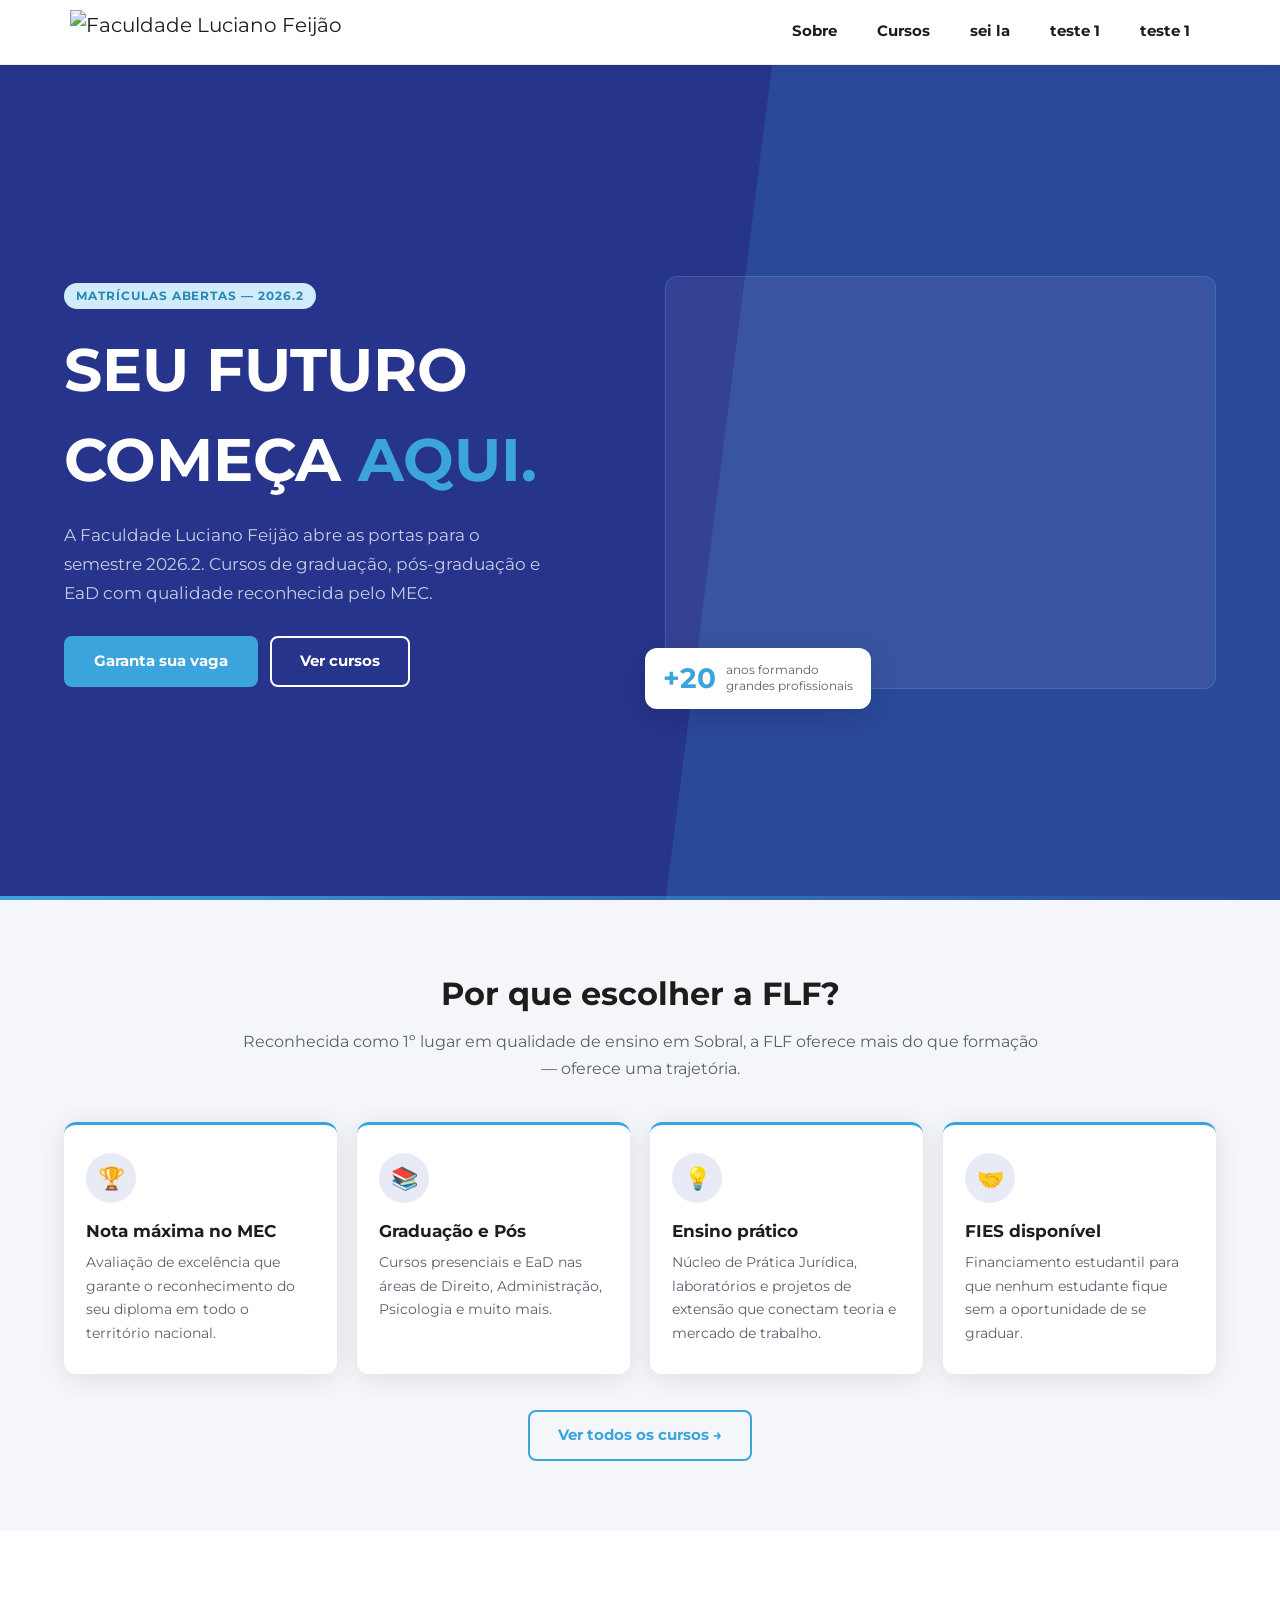
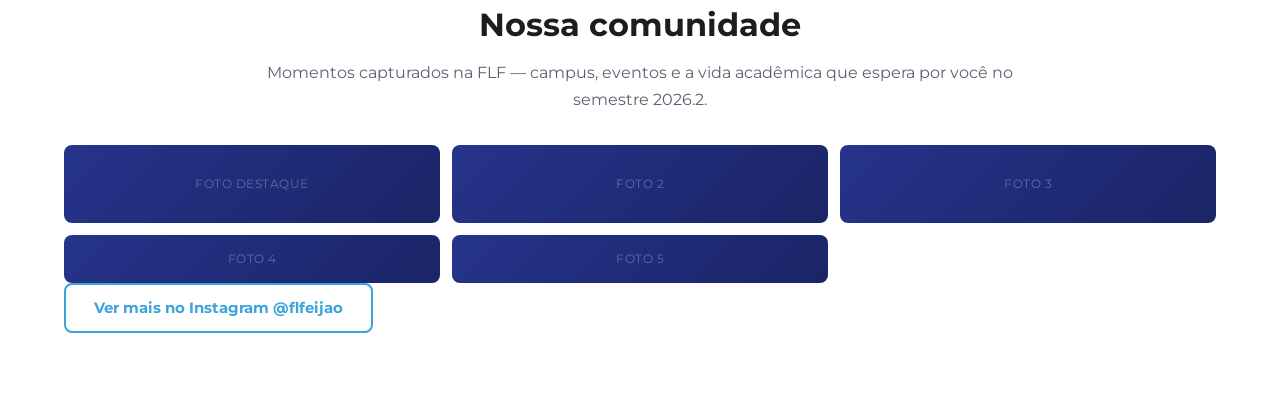
==== index.html @ 988d5072 "area de destaque finalizada e area de fotos em grid em processo" ====
<!DOCTYPE html>
<html lang="pt-br">
<head>
  <meta charset="UTF-8">
  <link rel="preconnect" href="https://fonts.googleapis.com">
  <link rel="preconnect" href="https://fonts.gstatic.com" crossorigin>
  <meta name="viewport" content="width=device-width, initial-scale=1.0">
  <link rel="stylesheet" href="assets/css/variables.css">
  <link rel="stylesheet" href="assets/css/elements.css">
  <link rel="stylesheet" href="assets/css/class.css">
  <link rel="stylesheet" href="assets/css/menu.css">
  <link rel="stylesheet" href="assets/css/styles.css">
  <link href="https://fonts.googleapis.com/css2?family=Playfair+Display:wght@600;700&family=DM+Sans:wght@400;500;700&family=Montserrat:wght@400;600;700&family=Open+Sans:wght@400;600;700&display=swap" rel="stylesheet">
  <link href="assets/img/Marca-FLF-2022-nome-preto.png" rel="stylesheet">
  <title>Campanha 2026.2 FLF</title>
</head>
<body>
  <aside class="white-bg menu">
    <div class="main-content menu-content">
        <a href="#" class="nav_logo"><img src="https://flucianofeijao.com.br/flf/wp-content/uploads/2016/01/Logo_topo_Site.png" alt="Faculdade Luciano Feijão"></a>
      <ul>
        <li><a href="#">Sobre</a></li>
        <li><a href="#">Cursos</a></li>
        <li><a href="#">sei la</a></li>
        <li><a href="#">teste 1</a></li>
        <li><a href="#">teste 1</a></li>
      </ul>
    </div>
  </aside>

  <div class="menu-spacing"></div>

  <section id="" class="hero">
    <div class="container hero_inner">
      <div class="hero__texto">

        <!-- Badge de urgência/destaque -->
        <div class="hero__badge">
          <span class="badge badge-primary">Matrículas Abertas — 2026.2</span>
        </div>

        <!--
          Título principal: a tag <span> recebe a cor de destaque
          definida em styles.css (.hero__titulo span)
        -->
        <h1 class="hero__titulo">
          Seu futuro<br>
          começa <span>aqui.</span>
        </h1>

        <p class="hero__desc">
          A Faculdade Luciano Feijão abre as portas para o semestre 2026.2.
          Cursos de graduação, pós-graduação e EaD com qualidade reconhecida pelo MEC.
        </p>

        <!-- Dois botões: primário (ação) + outline (conhecer) -->
        <div class="hero__acoes">
          <a href="#" class="btn btn-primary">Garanta sua vaga</a>
          <a href="cursos.html" class="btn btn-outline">Ver cursos</a>
        </div>
      </div>

      <!-- Coluna direita: imagem/vídeo do campus -->
      <div class="hero__midia">
        
          <video class="hero__video" auto-play muted loop playsinline>
            <source src="assets/img/video-instituicao-FLF.mp4" type="video/mp4">
          </video>

        <!--
          ⚠️  PLACEHOLDER — Substitua por imagem real:
          <img src="assets/img/campus.jpg" alt="Campus FLF">
          
          Ou por um vídeo em autoplay:
          <video src="assets/video/campus.mp4" autoplay muted loop playsinline></video>
          -->
          <div class="hero__media-box">
            <!-- <div class="hero__play-btn" aria-label="Assistir vídeo institucional"></div>
            <span>Foto ou vídeo do campus aqui</span> -->
        </div>

        <!-- Card flutuante com estatística institucional -->
        <div class="hero__stat">
          <div class="hero__stat-num">+20</div>
          <div class="hero__stat-label">anos formando<br>grandes profissionais</div>
        </div>
    </div>

  </section>

  <section class="destaques" id="destaques">
    <div class="container">

      <!-- Cabeçalho da seção -->
      <div class="destaques__header text-center">
        <h2 class="section-title">Por que escolher a FLF?</h2>
        <p class="section-subtitle">
          Reconhecida como 1º lugar em qualidade de ensino em Sobral, a FLF oferece
          mais do que formação — oferece uma trajetória.
        </p>
      </div>

      <!-- Grid responsivo: auto-fit coloca quantas colunas couberem -->
      <div class="destaques__grid">

        <!-- Card 1 -->
        <div class="card-destaque">
          <div class="card-destaque__icone">🏆</div>
          <h3 class="card-destaque__titulo">Nota máxima no MEC</h3>
          <p class="card-destaque__texto">
            Avaliação de excelência que garante o reconhecimento do seu diploma
            em todo o território nacional.
          </p>
        </div>

        <!-- Card 2 -->
        <div class="card-destaque">
          <div class="card-destaque__icone">📚</div>
          <h3 class="card-destaque__titulo">Graduação e Pós</h3>
          <p class="card-destaque__texto">
            Cursos presenciais e EaD nas áreas de Direito, Administração,
            Psicologia e muito mais.
          </p>
        </div>

        <!-- Card 3 -->
        <div class="card-destaque">
          <div class="card-destaque__icone">💡</div>
          <h3 class="card-destaque__titulo">Ensino prático</h3>
          <p class="card-destaque__texto">
            Núcleo de Prática Jurídica, laboratórios e projetos de extensão
            que conectam teoria e mercado de trabalho.
          </p>
        </div>

        <!-- Card 4 -->
        <div class="card-destaque">
          <div class="card-destaque__icone">🤝</div>
          <h3 class="card-destaque__titulo">FIES disponível</h3>
          <p class="card-destaque__texto">
            Financiamento estudantil para que nenhum estudante fique sem
            a oportunidade de se graduar.
          </p>
        </div>

      </div><!-- /destaques__grid -->

      <!-- Link para a página completa de cursos -->
      <div style="text-align:center; margin-top: 3.6rem;">
        <a href="cursos.html" class="btn btn-outline-primary">Ver todos os cursos →</a>
      </div>

    </div>
  </section>


  <section class="galeria" id="galeria">
    <div class="container">

      <div class="galeria__header text-center">
        <h2 class="section-title">Nossa comunidade</h2>
        <p class="section-subtitle">
          Momentos capturados na FLF — campus, eventos e a vida acadêmica que
          espera por você no semestre 2026.2.
        </p>
      </div>

      <!--
        Grid de 3 colunas. O primeiro item ocupa 2 colunas (foto destaque).
        Para usar imagens reais, substitua .galeria__placeholder por:
        <img src="assets/img/foto-1.jpg" alt="Descrição da foto">
      -->
      <div class="galeria__grid">

        <!-- Foto destaque (ocupa 2 colunas no desktop) -->
        <div class="galeria__item">
          <div class="galeria__placeholder">Foto destaque</div>
          <div class="galeria__legenda">🎓 Formatura 2025.2 — Auditório principal</div>
        </div>

        <div class="galeria__item">
          <div class="galeria__placeholder">Foto 2</div>
          <div class="galeria__legenda">📸 Vida no campus</div>
        </div>

        <div class="galeria__item">
          <div class="galeria__placeholder">Foto 3</div>
          <div class="galeria__legenda">🔬 Laboratórios</div>
        </div>

        <div class="galeria__item">
          <div class="galeria__placeholder">Foto 4</div>
          <div class="galeria__legenda">⚖️ Núcleo de Prática Jurídica</div>
        </div>

        <div class="galeria__item">
          <div class="galeria__placeholder">Foto 5</div>
          <div class="galeria__legenda">🌟 Eventos e palestras</div>
        </div>

      </div>

      <!-- Link externo para o Instagram oficial -->
      <div class="galeria__cta">
        <a
          href="https://www.instagram.com/flfeijao/"
          target="_blank"
          rel="noopener noreferrer"
          class="btn btn-outline-primary"
        >
          Ver mais no Instagram @flfeijao
        </a>
      </div>

    </div>
  </section>


  <!-- <section class="main-bg section">
    
  </section> -->

  <!-- <section class="light-gray-bg section">
  
  </section> -->
<!--   
  <section class="white-bg section">
  
  </section> -->


</body>
</html>
---- assets/css/variables.css ----
:root{

  /* ══════════════════════════════════════════════════════
   VARIÁVEIS GLOBAIS — FLF 2026.2
   Centraliza cores, tipografia e medidas do layout.
   Para mudar a identidade visual, edite apenas aqui.
══════════════════════════════════════════════════════ */
  /* ── Cores institucionais FLF ─────────────────────── */
  --primary-color:     #3CA4DC;
  --primary-dark:      #2a87b8;
  --primary-light:     #d0ecf9;

  --secondary-color:   #26348B;
  --secondary-dark:    #1a2466;
  --secondary-light:   #e8eaf6;

  /* ── Neutros ──────────────────────────────────────── */
  --white-color:  #FFFFFF;
  --gray-light:   #F4F6FA;  
  --gray-mid:     #e0e4ec;  
  --gray-text:    #5A6070;  
  --font-color:   #1D1D1B;  

  /* ── Destaques ────────────────────────────────────── */
  --button-color: #35A3DC;   
  --tag-color:    #9D4EDD;   
  --border-menu-color: #EEEEEE;

  /* ── Tipografia ───────────────────────────────────── */
  --font-body: "Montserrat", sans-serif;

  /* ── Layout ───────────────────────────────────────── */
  --gap:           3rem;  
  --container-max: 120rem;
  --radius:        0.8rem;
  --radius-lg:     1.2rem;

  /* ── Sombras ──────────────────────────────────────── */
  --shadow:    0 4px 24px rgba(0, 0, 0, 0.10);  /* Sombra suave   */
  --shadow-md: 0 8px 32px rgba(0, 0, 0, 0.14);  /* Sombra média   */

  /* ── Navbar ───────────────────────────────────────── */
  --navbar-height: 6.5rem;


}
---- assets/css/elements.css ----
*{
  padding: 0;
  margin: 0;
  box-sizing: border-box;
}

html{
  font-size: 62.5%;
  scroll-behavior: smooth;
}

body{
  font-family: "Montserrat", sans-serif;
  font-size: 2rem;
  color: var(--font-color);
  line-height: 1.5;
}

h1,h2,h3,h4,h5,h6{
  font-family: "Montserrat", sans-serif;
}

h1{
  font-size: 6rem;
  text-transform: uppercase;
}

h2{
  font-size: 6rem;
}

h3{
  font-size: 5rem;
}

h4{
  font-size: 4.5rem;
}

h5{
  font-size: 4rem;
}

h6{
  font-size: 3.5rem;
}

a{
  text-decoration: none;
}
---- assets/css/class.css ----
/* .main-bg{
  background-image: url(../img/large-triangles.svg);
  background-size: cover;
  background-position: center center;
  color: var(--white-color);
} */

/* ══════════════════════════════════════════════════════
   CLASSES UTILITÁRIAS
   Classes reutilizáveis em qualquer parte do HTML.
   Evita repetição de CSS e facilita a manutenção.
══════════════════════════════════════════════════════ */

/* ── Containers ───────────────────────────────────── */

/* Container padrão: centraliza e limita a largura do conteúdo */
.container {
  width: 90%;
  max-width: var(--container-max);
  margin-inline: auto; /* Centraliza horizontalmente */
}

/* Variante com padding interno (usada no menu) */
.main-content {
  max-width: var(--container-max);
  margin-inline: auto;
  padding-inline: var(--gap);
}

/* ── Backgrounds ──────────────────────────────────── */
.white-bg      { background-color: var(--white-color); }
.primary-bg    { background-color: var(--primary-color); }
.secondary-bg  { background-color: var(--secondary-color); }
.gray-bg       { background-color: var(--gray-light); }
.light-gray-bg { background-color: var(--gray-light); color: var(--font-color); }

/* ── Cores de texto ───────────────────────────────── */
.text-white     { color: var(--white-color); }
.text-primary   { color: var(--primary-color); }
.text-secondary { color: var(--secondary-color); }
.text-muted     { color: var(--gray-text); }
.text-center    { text-align: center; }

/* ── Botões ───────────────────────────────────────── */
/* Base: aplicar junto com uma variante de cor */
.btn {
  display: inline-block;
  padding: 1.2rem 2.8rem;
  border-radius: var(--radius);
  font-family: var(--font-body);
  font-weight: 700;
  font-size: 1.5rem;
  border: 2px solid transparent;
  cursor: pointer;
  /* Transição suave de cor e leve elevação no hover */
  transition: background 0.25s, color 0.25s, border-color 0.25s, transform 0.15s;
}

/* Leve elevação ao passar o mouse em qualquer botão */
.btn:hover {
  transform: translateY(-2px);
}

/* Botão azul claro preenchido */
.btn-primary {
  background-color: var(--primary-color);
  color: var(--white-color);
}
.btn-primary:hover {
  background-color: var(--primary-dark);
}

/* Botão azul escuro preenchido */
.btn-secondary {
  background-color: var(--secondary-color);
  color: var(--white-color);
}
.btn-secondary:hover {
  background-color: var(--secondary-dark);
}

/* Botão contorno branco (para fundos escuros) */
.btn-outline {
  background: transparent;
  color: var(--white-color);
  border-color: var(--white-color);
}
.btn-outline:hover {
  background: var(--white-color);
  color: var(--secondary-color);
}

/* Botão contorno azul claro (para fundos claros) */
.btn-outline-primary {
  background: transparent;
  color: var(--primary-color);
  border-color: var(--primary-color);
}
.btn-outline-primary:hover {
  background: var(--primary-color);
  color: var(--white-color);
}

/* ── Badges / Tags ────────────────────────────────── */
/* Pílulas pequenas de destaque (ex: "Matrículas Abertas") */
.badge {
  display: inline-block;
  padding: 0.4rem 1.2rem;
  border-radius: 9.9rem; /* Totalmente arredondado */
  font-size: 1.2rem;
  font-weight: 700;
  letter-spacing: 0.08em;
  text-transform: uppercase;
}

.badge-primary {
  background-color: var(--primary-light);
  color: var(--primary-dark);
}

.badge-secondary {
  background-color: var(--secondary-light);
  color: var(--secondary-dark);
}

/* ── Títulos de seção ─────────────────────────────── */
.section-title {
  font-size: clamp(2.4rem, 3vw, 3.2rem);
  font-weight: 700;
  color: var(--font-color);
  margin-bottom: 1rem;
}

.section-subtitle {
  font-size: 1.6rem;
  color: var(--gray-text);
  max-width: 80rem;
  line-height: 1.7;
  margin: 0 auto;
  text-align: center;
}

/* ── Acessibilidade ───────────────────────────────── */
/* Oculta visualmente mas mantém acessível para leitores de tela */
.visually-hidden {
  position: absolute;
  width: 1px;
  height: 1px;
  overflow: hidden;
  clip: rect(0,0,0,0);
}


.main-content{
  max-width: 120rem;
  margin: 0 auto;
  padding: var(--gap);
}

.section{
  min-height: 100vh;
}

.menu-spacing{
  height: 6.5rem;
}

.container {
  width: 90%;
  max-width: var(--container-max);
  margin-inline: auto; /* Centraliza horizontalmente */
}
---- assets/css/menu.css ----
.menu{
  position: fixed;
  width: 100%;
  top: 0;
  left: 0;
  right: 0;
  z-index: 100;
  height: var(--navbar-height);
  border-bottom: 0.1rem solid var(--border-menu-color);
  box-shadow: 0 2px 16px rgba(0, 0, 0, 0.06);
  overflow: visible;
}

.menu-content{
  gap: 2rem;
  display: flex;
  justify-content: space-between;
  align-items: center;
  padding-top:0 ;
  padding-bottom: 0;
}


.menu a{
  color: inherit;
}

.nav_logo img{
  display: flex;
  height: 4.2rem;
  width: auto;
  align-items: center;
}

.menu ul{
  list-style: none;
  display: flex;
}

.menu ul li a{
  display: block;
  padding: 2rem;
  font-size: 1.5rem;
  color: var(--font-color);
  position: relative;
  font-weight: 700;
  transition: color 300ms ease-in-out; /* ← adicionar aqui */
}

.menu ul li a::after{
  content: '';
  position: absolute;
  bottom: 1.4rem;
  left: 50%;
  width: 0;
  height: 0.2rem;
  background-color: var(--primary-color);
  transition: all 300ms ease-in-out; /* ← esse já estava certo, manter */
}

.menu ul li a:hover {
  color: var(--primary-color);
}

.menu ul li a:hover::after{
  width: 50%;
  left: 25%;
}
---- assets/css/styles.css ----
.hero{
  min-height: calc(100vh - var(--navbar-height));
  background-color: var(--secondary-color);
  display: flex;
  align-items: center;
  position: relative;
  overflow: hidden;
}

.hero::before{
  content: '';
  position: absolute;
  top: 0;
  right: -4%;
  width: 52%;
  height: 100%;
  background-color: var(--primary-color);
  clip-path: polygon(16% 0, 100% 0, 100% 100%, 0 100%);
  opacity: 0.18;
}

.hero::after{
    content: '';
    position: absolute;
    bottom: 0;
    left: 0;
    right: 0;
    height: 4px;
    background: linear-gradient(90deg, var(--primary-color), transparent);
}

.hero_inner{
    position: relative;
    z-index: 2;

    display: grid;
    grid-template-columns: 1fr 1fr;
    gap: 5rem;
    align-items: center;
    padding-block: 6rem;
}

.hero__badge {
  margin-bottom: 1.6rem;
}

.hero__titulo{
    color: var(--white-color);
    margin-bottom: 1.6rem;
}

.hero__titulo span {
  color: var(--primary-color); /* Palavra em destaque */
}

.hero__desc {
  font-size: 1.7rem;
  color: rgba(255, 255, 255, 0.75);
  line-height: 1.7;
  margin-bottom: 2.8rem;
  max-width: 48rem;
}

/* Grupo de botões CTA */
.hero__acoes {
  display: flex;
  gap: 1.2rem;
  flex-wrap: wrap; /* Quebra linha no mobile */
}

.hero__midia {
  position: relative;
}

.hero__media-box {
  width: 100%;
  aspect-ratio: 4 / 3;
  border-radius: var(--radius-lg);
  background-color: rgba(255, 255, 255, 0.07);
  border: 1.5px solid rgba(60, 164, 220, 0.35);
  display: flex;
  flex-direction: column;
  align-items: center;
  justify-content: center;
  gap: 1.2rem;
  color: rgba(255, 255, 255, 0.4);
  font-size: 1.4rem;
  text-align: center;
  overflow: hidden;
  position: relative;
  /*
    ⚠️  SUBSTITUIR pelo código abaixo quando tiver imagem real:
    background-image: url('../img/campus.jpg');
    background-size: cover;
    background-position: center;
  */
}

.hero__video{
  position: absolute;
  width: 100%;
  height: 100%;
  object-fit: cover;
  border-radius: var(--radius-lg);
}

.hero__play-btn {
  width: 6.4rem;
  height: 6.4rem;
  border-radius: 50%;
  background-color: var(--primary-color);
  display: flex;
  align-items: center;
  justify-content: center;
  cursor: pointer;
  transition: transform 0.2s, background 0.2s;
}

.hero__play-btn:hover {
  transform: scale(1.1);
  background-color: var(--primary-dark);
}

/* Triângulo de "play" via bordas CSS */
.hero__play-btn::after {
  content: '';
  display: block;
  width: 0;
  height: 0;
  border-top: 11px solid transparent;
  border-bottom: 11px solid transparent;
  border-left: 18px solid var(--white-color);
  margin-left: 4px; /* Ajusta centragem visual */
}

/* ── Card flutuante de estatística ───────────────── */
.hero__stat {
  position: absolute;
  bottom: -2rem;
  left: -2rem;
  background: var(--white-color);
  border-radius: var(--radius-lg);
  padding: 1.4rem 1.8rem;
  box-shadow: var(--shadow-md);
  display: flex;
  align-items: center;
  gap: 1rem;
}

.hero__stat-num {
  font-size: 2.8rem;
  font-weight: 700;
  color: var(--primary-color);
  line-height: 1;
}

.hero__stat-label {
  font-size: 1.2rem;
  color: var(--gray-text);
  line-height: 1.4;
}

/* DESTAQUES */

.destaques{
  padding: 7rem 0;
  background: var(--gray-light);
}

.destaques__header{
  margin-bottom: 4rem;
}

.destaques__grid{
  display: grid;
  grid-template-columns: repeat(auto-fit, minmax(22rem, 1fr));
  gap: 2rem;
}

.card-destaque{
  background: var(--white-color);
  border-radius: var(--radius-lg);
  padding: 2.8rem 2.2rem;
  box-shadow: var(--shadow);
  border-top: 3px solid var(--primary-color); /* Linha azul de destaque */
  transition: transform 0.2s, box-shadow 0.2s;
}

.card-destaque:hover{
  transform: translateY(-4px);
}

.card-destaque__icone {
  width: 5rem;
  height: 5rem;
  border-radius: 50%;
  background-color: var(--secondary-light);
  display: flex;
  align-items: center;
  justify-content: center;
  margin-bottom: 1.6rem;
  font-size: 2.2rem;
}

.card-destaque__titulo {
  font-size: 1.7rem;
  font-weight: 700;
  color: var(--font-color);
  margin-bottom: 0.6rem;
}

.card-destaque__texto {
  font-size: 1.4rem;
  color: var(--gray-text);
  line-height: 1.7;
}

.galeria{
  padding: 7rem 0;
  background: var(--white-color);
}

/* GALERIA */

.galeria__header{
  margin-bottom: 3.2rem;
}

.galeria__grid{
  display: grid;
  grid-template-columns: repeat(3, 1fr);
  gap: 1.2rem;
}

.galeria__item{
  border-radius: var(--radius);
  overflow: hidden;

}

.galeria__ïtem:first-child{
  grid-column: span 2;
}

.galeria__placeholder{
  width: 100%;
  height: 100%;
  background: linear-gradient(135deg, var(--secondary-color), var(--secondary-dark));
  display: flex;
  align-items: center;
  justify-content: center;
  color:  rgba(255, 255, 255, 0.3);
  font-size: 1.2rem;
  letter-spacing: 0.05rem;
  text-transform: uppercase;
  
}
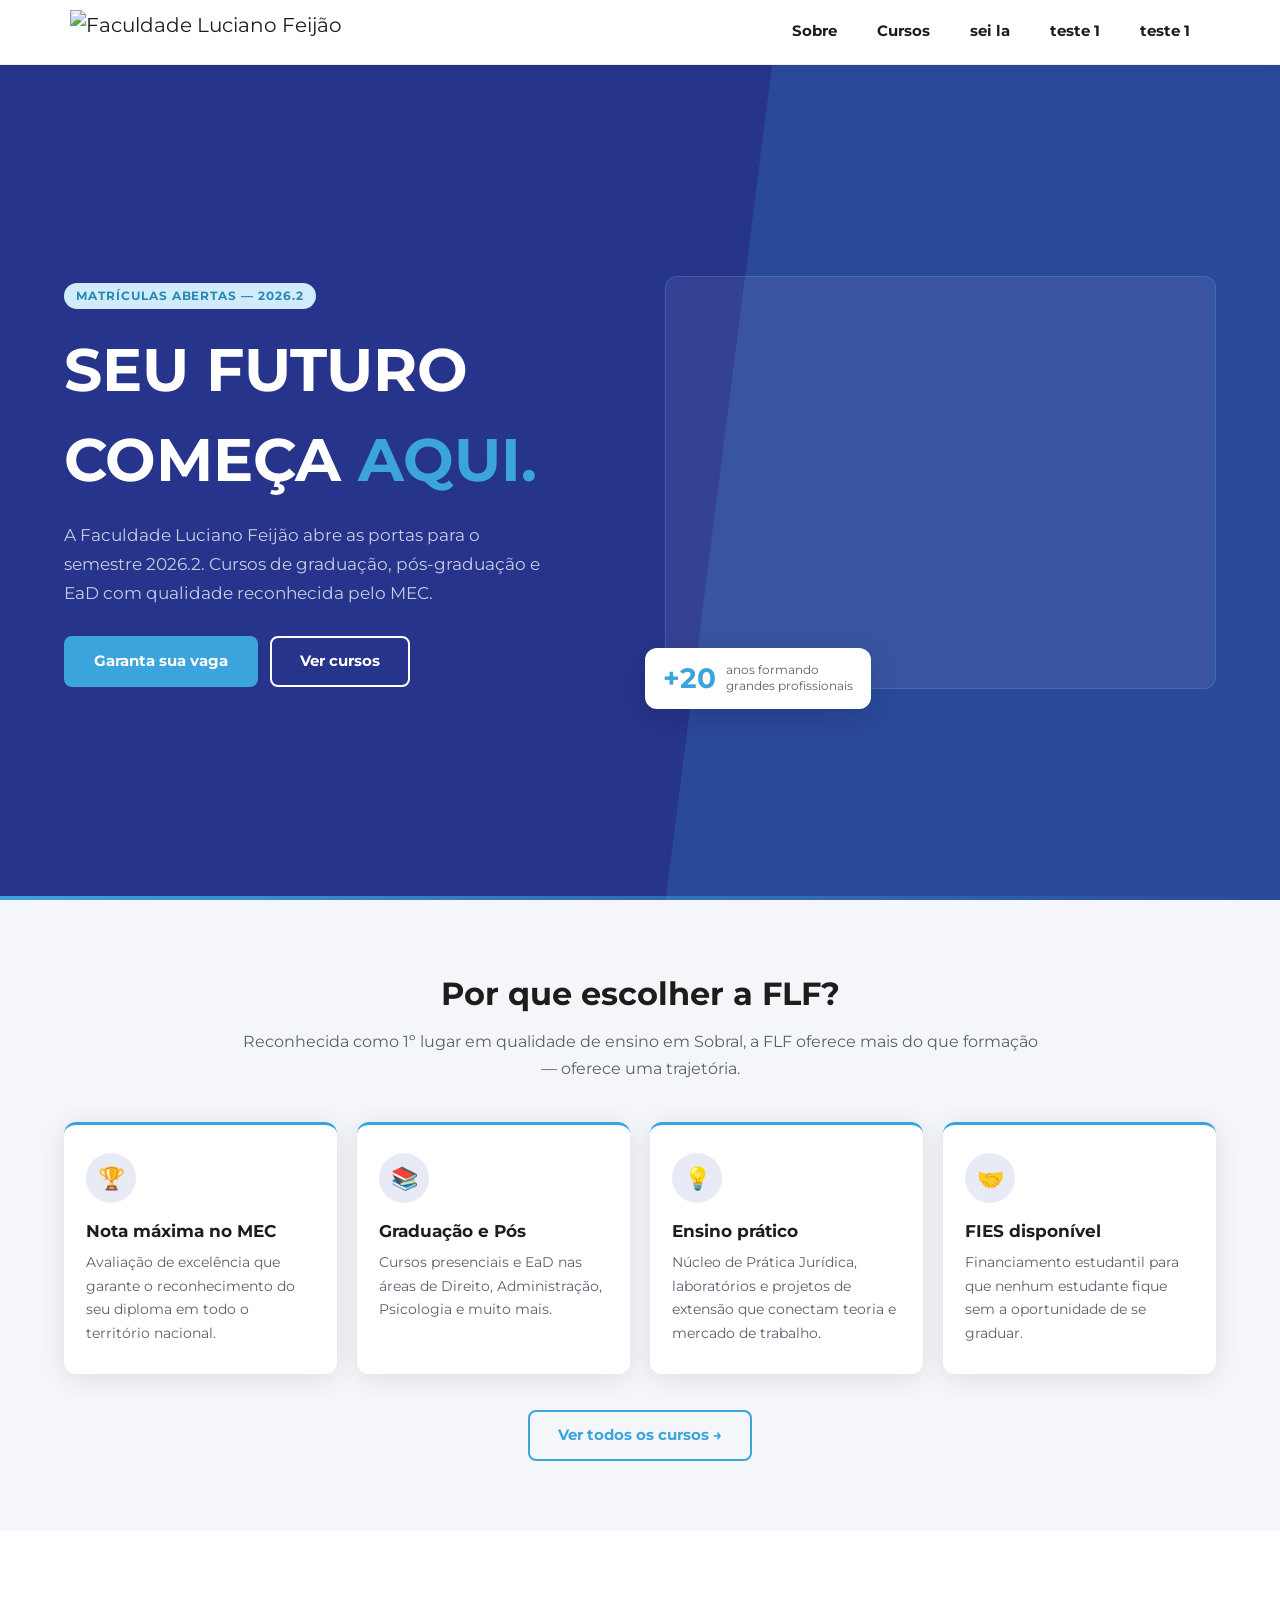
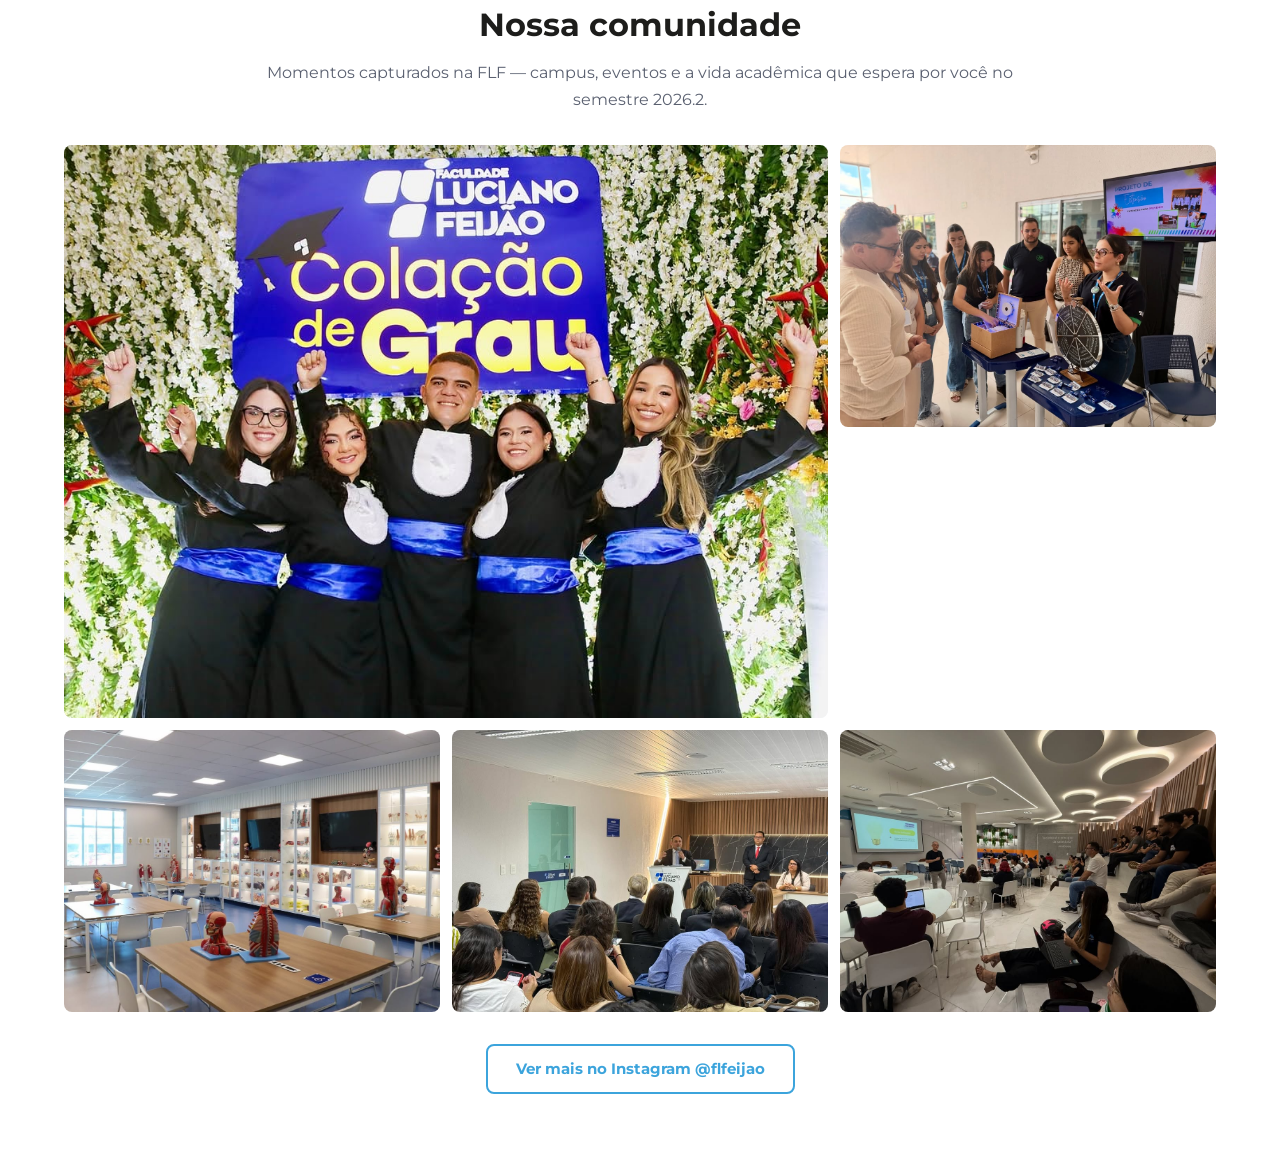
==== commit f0bbed54: "section galeria finalizado" ====
--- a/index.html
+++ b/index.html
@@ -174,27 +174,28 @@
 
         <!-- Foto destaque (ocupa 2 colunas no desktop) -->
         <div class="galeria__item">
-          <div class="galeria__placeholder">Foto destaque</div>
-          <div class="galeria__legenda">🎓 Formatura 2025.2 — Auditório principal</div>
-        </div>
-
-        <div class="galeria__item">
-          <div class="galeria__placeholder">Foto 2</div>
+        <img class="galeria__img" src="assets/img/Colecao_Grau.jpg" alt="Formatura 2025.2 — Colação de Grau">
+          <!-- <div class="galeria__placeholder">Foto destaque</div> -->
+          <div class="galeria__legenda">🎓 Formatura 2025.2 — Colação de Grau</div>
+        </div>
+
+        <div class="galeria__item">
+          <img src="assets/img/exposicao_FLF.jpg" alt="">
           <div class="galeria__legenda">📸 Vida no campus</div>
         </div>
 
         <div class="galeria__item">
-          <div class="galeria__placeholder">Foto 3</div>
+          <img src="assets/img/laboratio-saude.jpg" alt="">
           <div class="galeria__legenda">🔬 Laboratórios</div>
         </div>
 
         <div class="galeria__item">
-          <div class="galeria__placeholder">Foto 4</div>
+          <img src="assets/img/tribunal_FLF.jpg" alt="">
           <div class="galeria__legenda">⚖️ Núcleo de Prática Jurídica</div>
         </div>
 
         <div class="galeria__item">
-          <div class="galeria__placeholder">Foto 5</div>
+          <img src="assets/img/palestra.jpg" alt="">
           <div class="galeria__legenda">🌟 Eventos e palestras</div>
         </div>
 
@@ -216,6 +217,7 @@
   </section>
 
 
+
   <!-- <section class="main-bg section">
     
   </section> -->
--- a/assets/css/styles.css
+++ b/assets/css/styles.css
@@ -215,12 +215,13 @@
   line-height: 1.7;
 }
 
+/* GALERIA */
+
 .galeria{
   padding: 7rem 0;
   background: var(--white-color);
 }
 
-/* GALERIA */
 
 .galeria__header{
   margin-bottom: 3.2rem;
@@ -232,26 +233,73 @@
   gap: 1.2rem;
 }
 
+.galeria__item:first-child{
+  grid-column: span 2;
+}
+
 .galeria__item{
   border-radius: var(--radius);
   overflow: hidden;
-
-}
-
-.galeria__ïtem:first-child{
-  grid-column: span 2;
-}
-
-.galeria__placeholder{
+  position: relative;
+  background: var(--gray-light);
+  aspect-ratio: 4 / 3;
+}
+
+.galeria__img{
+  position: absolute;
   width: 100%;
   height: 100%;
-  background: linear-gradient(135deg, var(--secondary-color), var(--secondary-dark));
-  display: flex;
-  align-items: center;
-  justify-content: center;
-  color:  rgba(255, 255, 255, 0.3);
-  font-size: 1.2rem;
-  letter-spacing: 0.05rem;
-  text-transform: uppercase;
-  
+  object-fit: cover;
+}
+
+.galeria__item img{
+  width:100%;
+  height:100%;
+  object-fit:cover;
+  transition: transform 0.4s ease;
+}
+
+.galeria__item:hover img{
+  transform: translate(-2%, 2%) scale(1.1) rotate(3deg);
+}
+
+.galeria__item:hover .galeria__placeholder {
+  transform: translate(-3%, 3%) scale(1.2) rotate(5deg);
+}
+
+.galeria__item::after{
+  content: '';
+  position: absolute;
+  inset: 0;
+  /* background: rgba(38, 52, 139, 0.18); */
+  opacity: 0;
+  transition: opacity: 0.5s;
+}
+
+.galeria__item:hover::after {
+  opacity: 1;
+}
+
+.galeria__legenda{
+  position: absolute;
+  bottom: 0;
+  left: 0;
+  right: 0;
+  padding: 1rem 1.4rem;
+  background: linear-gradient(transparent, rgba(26, 36, 102, 0.88));
+  color: var(--white-color);
+  font-size: 1.3rem;
+  font-weight: 600;
+  transform: translateY(100%); /* Começa abaixo do item */
+  transition: transform 0.3s;
+  z-index: 2;
+}
+
+.galeria__item:hover .galeria__legenda{
+  transform: translateY(0);
+}
+
+.galeria__cta {
+  text-align: center;
+  margin-top: 3.2rem;
 }
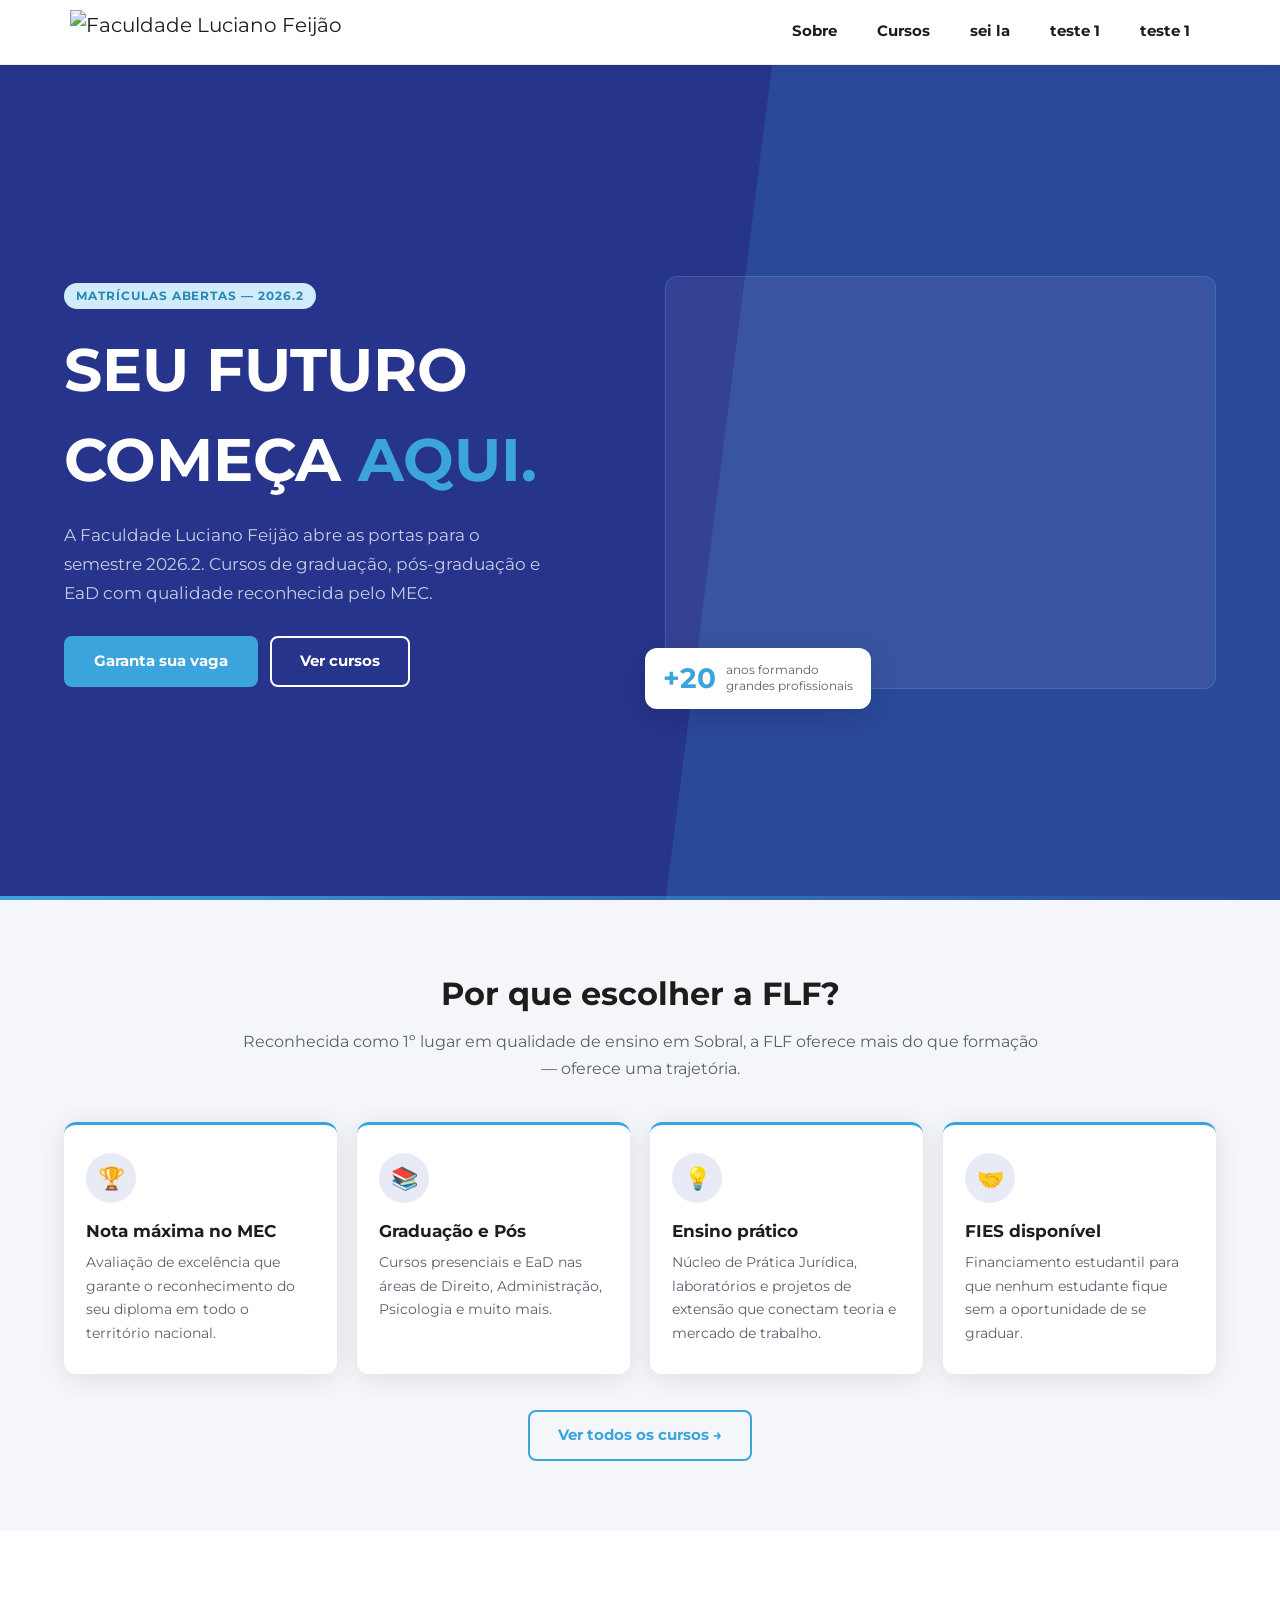
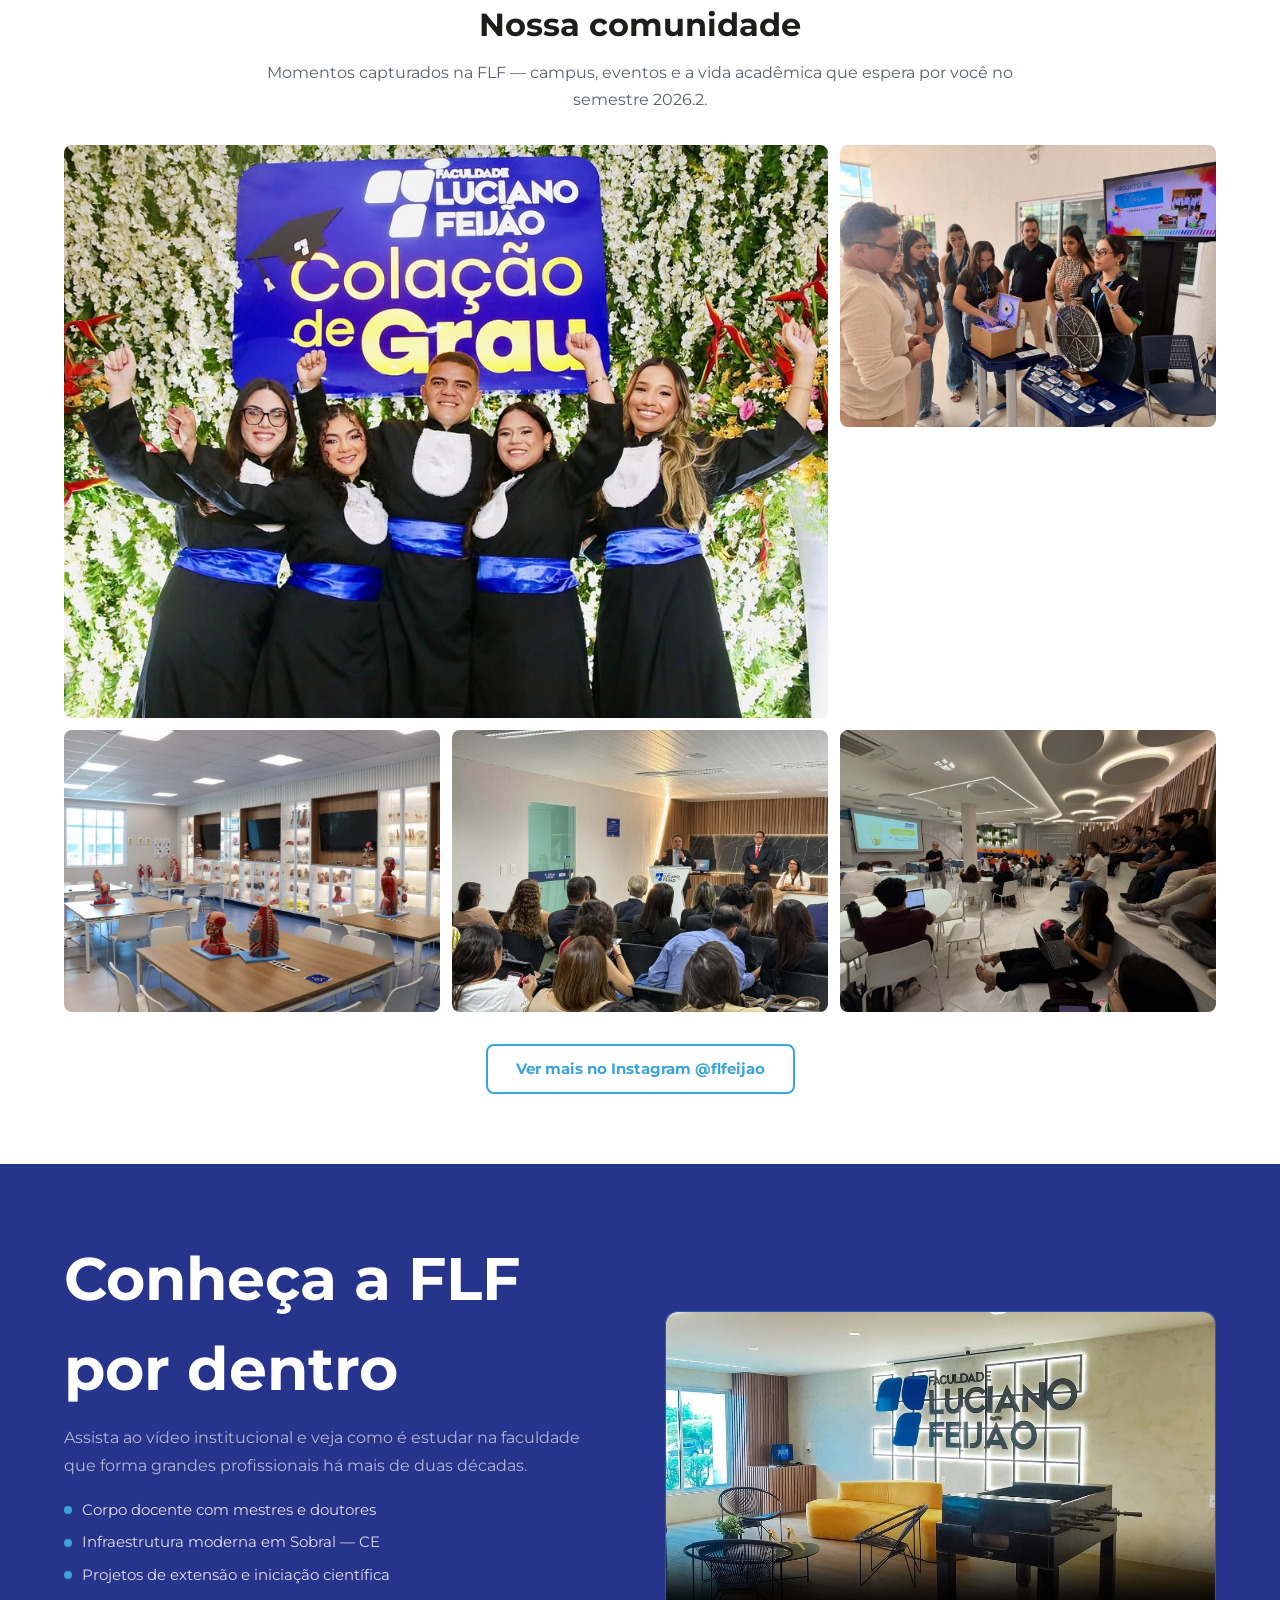
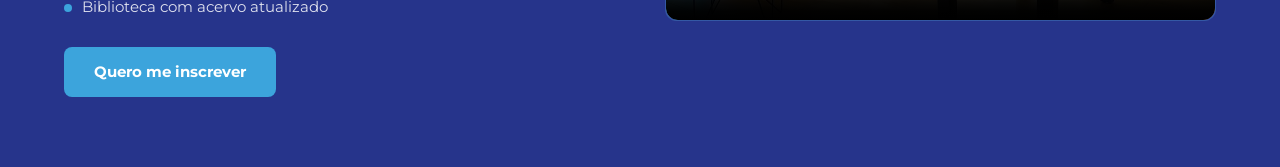
==== commit d0bcdaa6: "seção do video finalizada" ====
--- a/index.html
+++ b/index.html
@@ -216,7 +216,41 @@
     </div>
   </section>
 
-
+  <section class="secao-video" id="video">
+    <div class="container secao-video__inner">
+
+      <!-- Coluna de texto -->
+      <div class="secao-video__texto">
+        <h2 class="secao-video__titulo">Conheça a FLF por dentro</h2>
+        <p class="secao-video__desc">
+          Assista ao vídeo institucional e veja como é estudar na faculdade que
+          forma grandes profissionais há mais de duas décadas.
+        </p>
+
+        <!-- Lista de destaques com ponto colorido (via CSS ::before) -->
+        <ul class="secao-video__lista">
+          <li>Corpo docente com mestres e doutores</li>
+          <li>Infraestrutura moderna em Sobral — CE</li>
+          <li>Projetos de extensão e iniciação científica</li>
+          <li>Biblioteca com acervo atualizado</li>
+        </ul>
+
+        <a href="#inscricao" class="btn btn-primary">Quero me inscrever</a>
+      </div>
+
+        
+
+        <!--
+        OPÇÃO 2 — Vídeo local:
+        <video src="assets/video/flf.mp4" poster="assets/img/thumb.jpg" controls></video>
+      -->
+      <div class="video-player">
+        <video class=""  src="assets/img/video-instituicao-FLF.mp4"
+         poster="assets/img/espaco_FLF.jpg" controls></video>
+      </div>
+
+    </div>
+  </section>
 
   <!-- <section class="main-bg section">
     
--- a/assets/css/styles.css
+++ b/assets/css/styles.css
@@ -273,7 +273,7 @@
   inset: 0;
   /* background: rgba(38, 52, 139, 0.18); */
   opacity: 0;
-  transition: opacity: 0.5s;
+  transition: opacity 0.5s;
 }
 
 .galeria__item:hover::after {
@@ -302,4 +302,84 @@
 .galeria__cta {
   text-align: center;
   margin-top: 3.2rem;
+}
+
+/* Seção video */
+
+.secao-video{
+  padding: 7rem 0;
+  background:var(--secondary-color);
+}
+
+.secao-video__inner{
+  display: grid;
+  grid-template-columns: 1fr 1fr;
+  gap: 5rem;
+  align-items: center;
+}
+
+.secao-video__titulo{
+  color: var(--white-color);
+  margin-bottom: 1rem;
+}
+
+.secao-video__desc{
+  font-size: 1.6rem;
+  color: rgba(255, 255, 255, 0.65);
+  line-height: 1.7;
+  margin-bottom: 2rem;
+}
+
+.secao-video__lista{
+  margin-bottom: 2.8rem;
+  display: flex;
+  flex-direction: column;
+  gap: 1rem;
+}
+
+.secao-video__lista li{
+  display: flex;
+  align-items: center;
+  gap: 1rem;
+  color: rgba(255, 255, 255, 0.85);
+  font-size: 1.5rem;
+}
+
+.secao-video__lista li::before{
+  content: '';
+  width: 8px;
+  height: 8px;
+  border-radius: 50%;
+  background-color: var(--primary-color);
+  flex-shrink: 0;
+}
+
+.video-player {
+  width: 100%;
+  aspect-ratio: 16 / 9; /* Proporção widescreen padrão */
+  background-color: rgba(255, 255, 255, 0.06);
+  border-radius: var(--radius-lg);
+  border: 1.5px solid rgba(60, 164, 220, 0.25);
+  display: flex;
+  align-items: center;
+  justify-content: center;
+  color: rgba(255, 255, 255, 0.25);
+  font-size: 1.3rem;
+  letter-spacing: 0.08em;
+  text-transform: uppercase;
+  overflow: hidden;
+}
+
+.video-player video{
+  width: 100%;
+  height: 100%;
+  object-fit: cover;
+  border-radius: var(--radius-lg);
+}
+
+.video-player iframe,
+.video-player video {
+  width: 100%;
+  height: 100%;
+  border-radius: var(--radius-lg);
 }
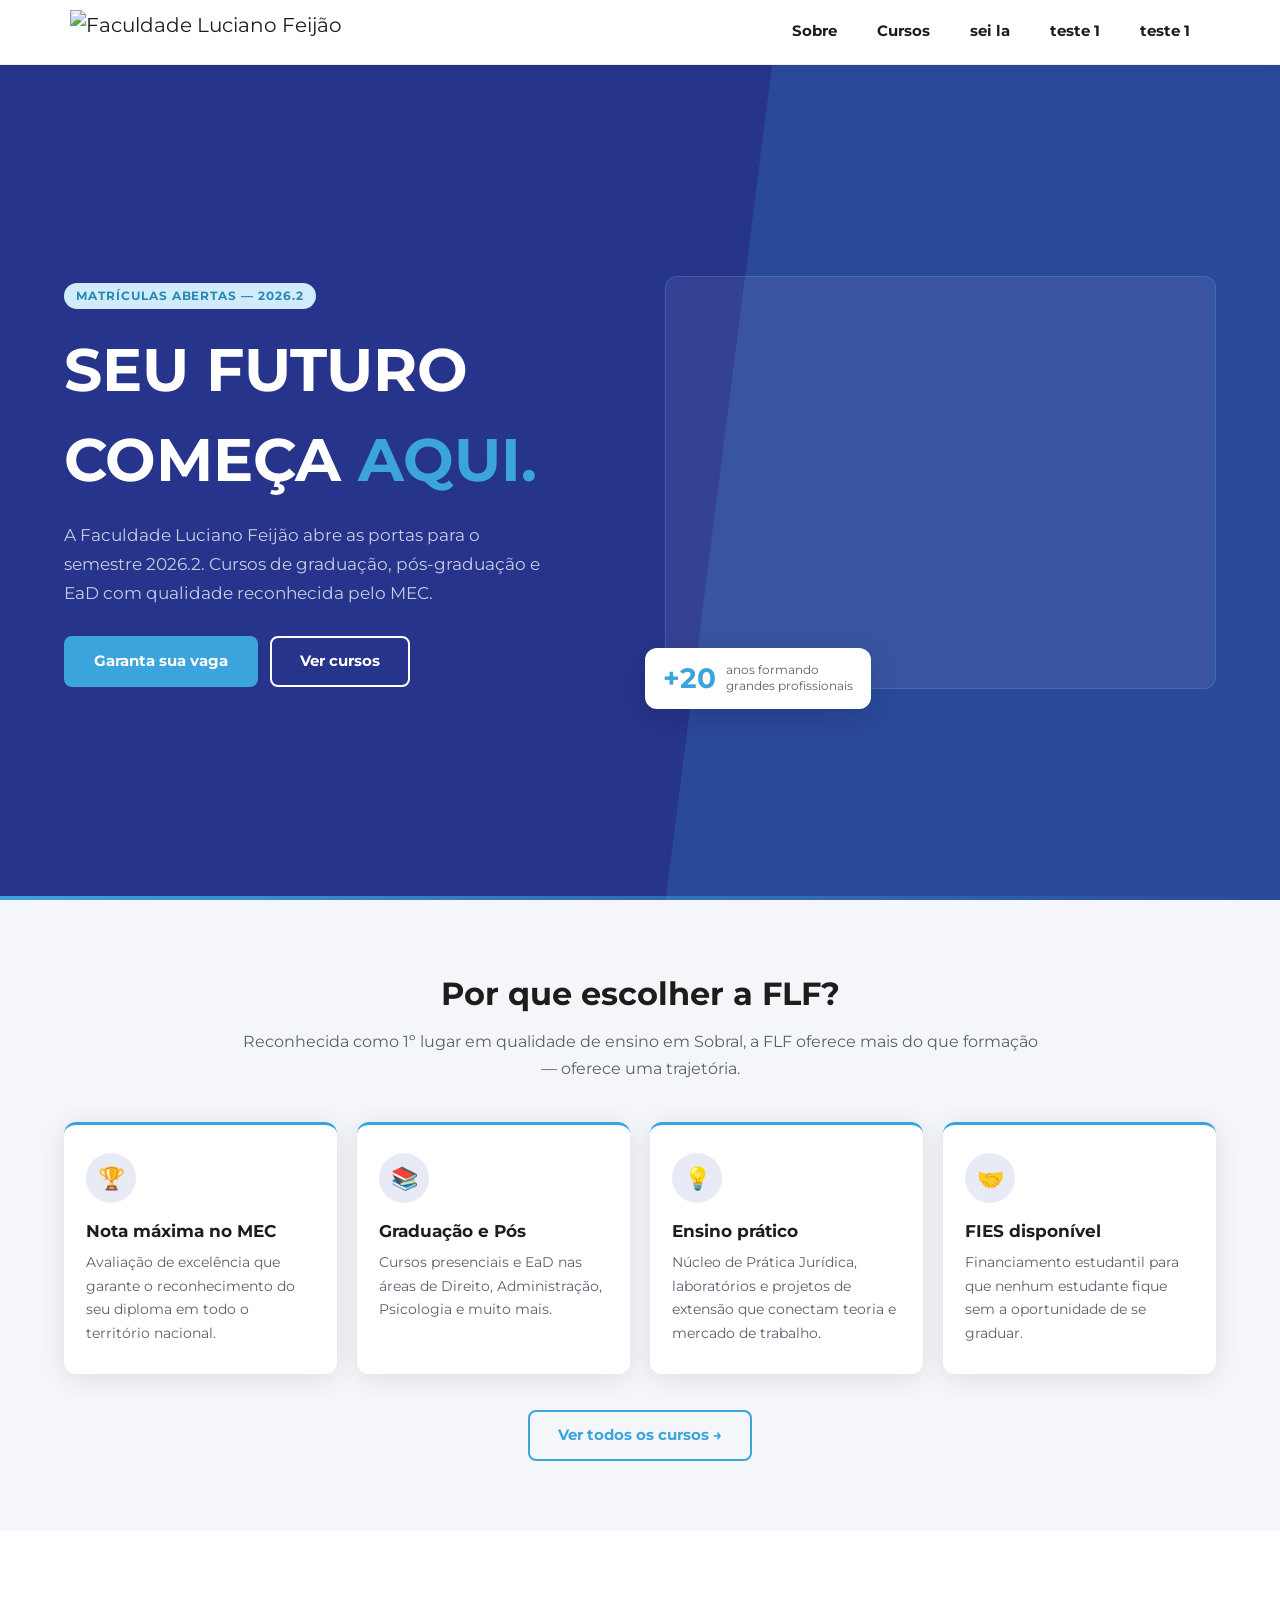
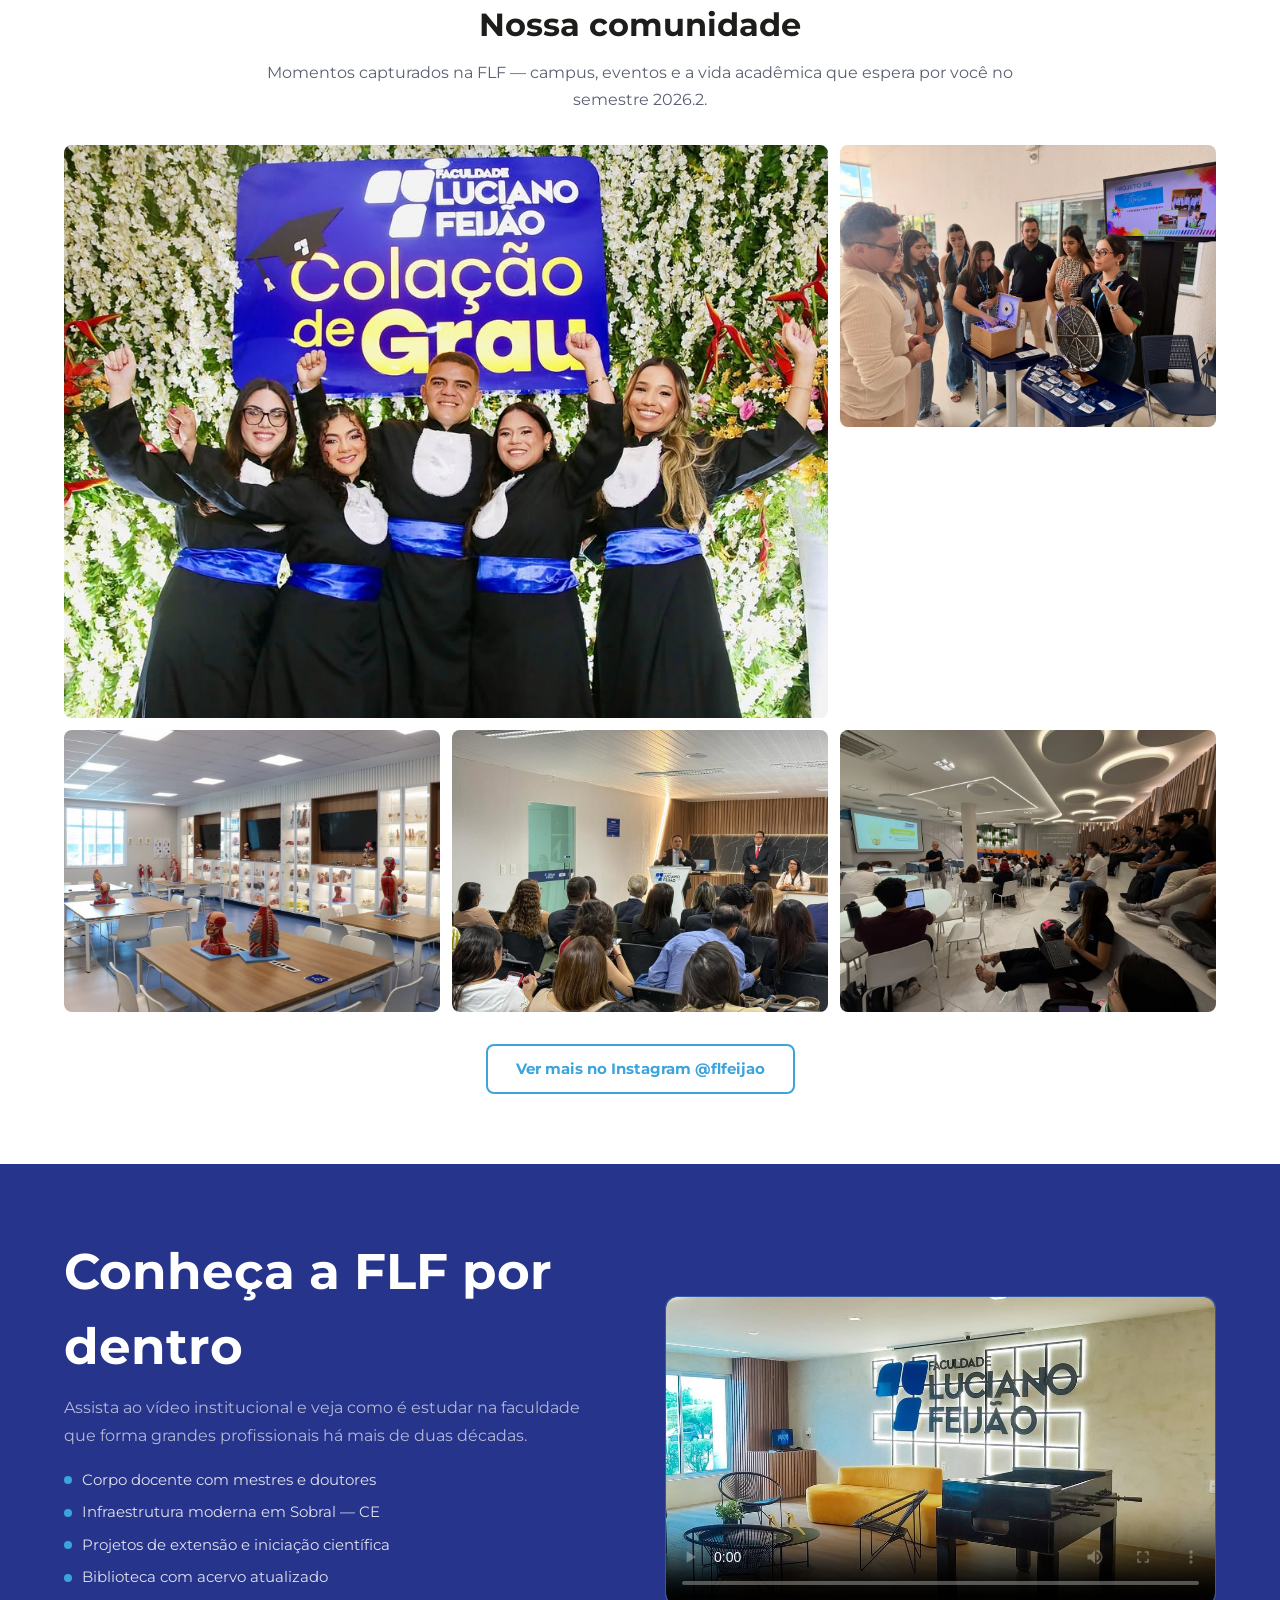
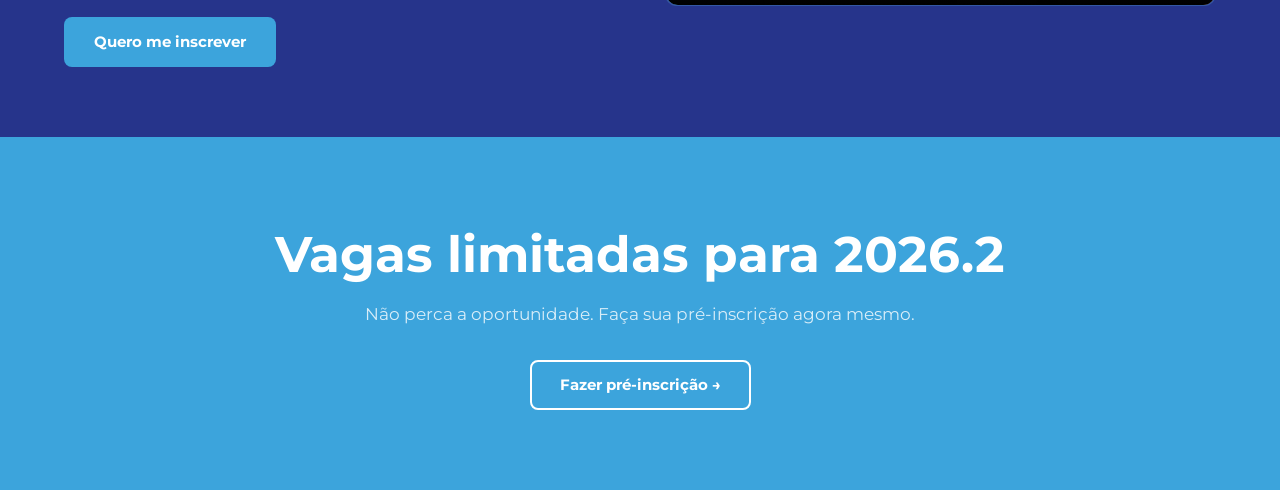
==== commit e5824119: "Finalização do CTA" ====
--- a/index.html
+++ b/index.html
@@ -221,7 +221,7 @@
 
       <!-- Coluna de texto -->
       <div class="secao-video__texto">
-        <h2 class="secao-video__titulo">Conheça a FLF por dentro</h2>
+        <h3 class="secao-video__titulo">Conheça a FLF por dentro</h3>
         <p class="secao-video__desc">
           Assista ao vídeo institucional e veja como é estudar na faculdade que
           forma grandes profissionais há mais de duas décadas.
@@ -237,13 +237,6 @@
 
         <a href="#inscricao" class="btn btn-primary">Quero me inscrever</a>
       </div>
-
-        
-
-        <!--
-        OPÇÃO 2 — Vídeo local:
-        <video src="assets/video/flf.mp4" poster="assets/img/thumb.jpg" controls></video>
-      -->
       <div class="video-player">
         <video class=""  src="assets/img/video-instituicao-FLF.mp4"
          poster="assets/img/espaco_FLF.jpg" controls></video>
@@ -252,17 +245,23 @@
     </div>
   </section>
 
-  <!-- <section class="main-bg section">
-    
-  </section> -->
-
-  <!-- <section class="light-gray-bg section">
-  
-  </section> -->
-<!--   
-  <section class="white-bg section">
-  
-  </section> -->
+
+  <section class="cta-final" id="inscricao">
+    <div class="container">
+      <h3 class="cta-final__titulo">Vagas limitadas para 2026.2</h3>
+      <p class="cta-final__subtitulo">Não perca a oportunidade. Faça sua pré-inscrição agora mesmo.</p>
+      <!-- Link externo para o site oficial da FLF -->
+      <a
+        href="https://www.flucianofeijao.com.br"
+        target="_blank"
+        rel="noopener noreferrer"
+        class="btn btn-outline"
+      >
+        Fazer pré-inscrição →
+      </a>
+    </div>
+  </section>
+
 
 
 </body>
--- a/assets/css/styles.css
+++ b/assets/css/styles.css
@@ -382,4 +382,24 @@
   width: 100%;
   height: 100%;
   border-radius: var(--radius-lg);
-}+}
+
+/* CTA/ Banner de chamada */
+
+.cta-final{
+  padding: 8rem 0;
+  background-color: var(--primary-color);
+  text-align: center;
+}
+
+.cta-final__titulo{
+  color: var(--white-color);
+  margin-bottom: 1rem;
+}
+
+.cta-final__subtitulo {
+  font-size: 1.7rem;
+  color: rgba(255, 255, 255, 0.8);
+  margin-bottom: 3.2rem;
+}
+
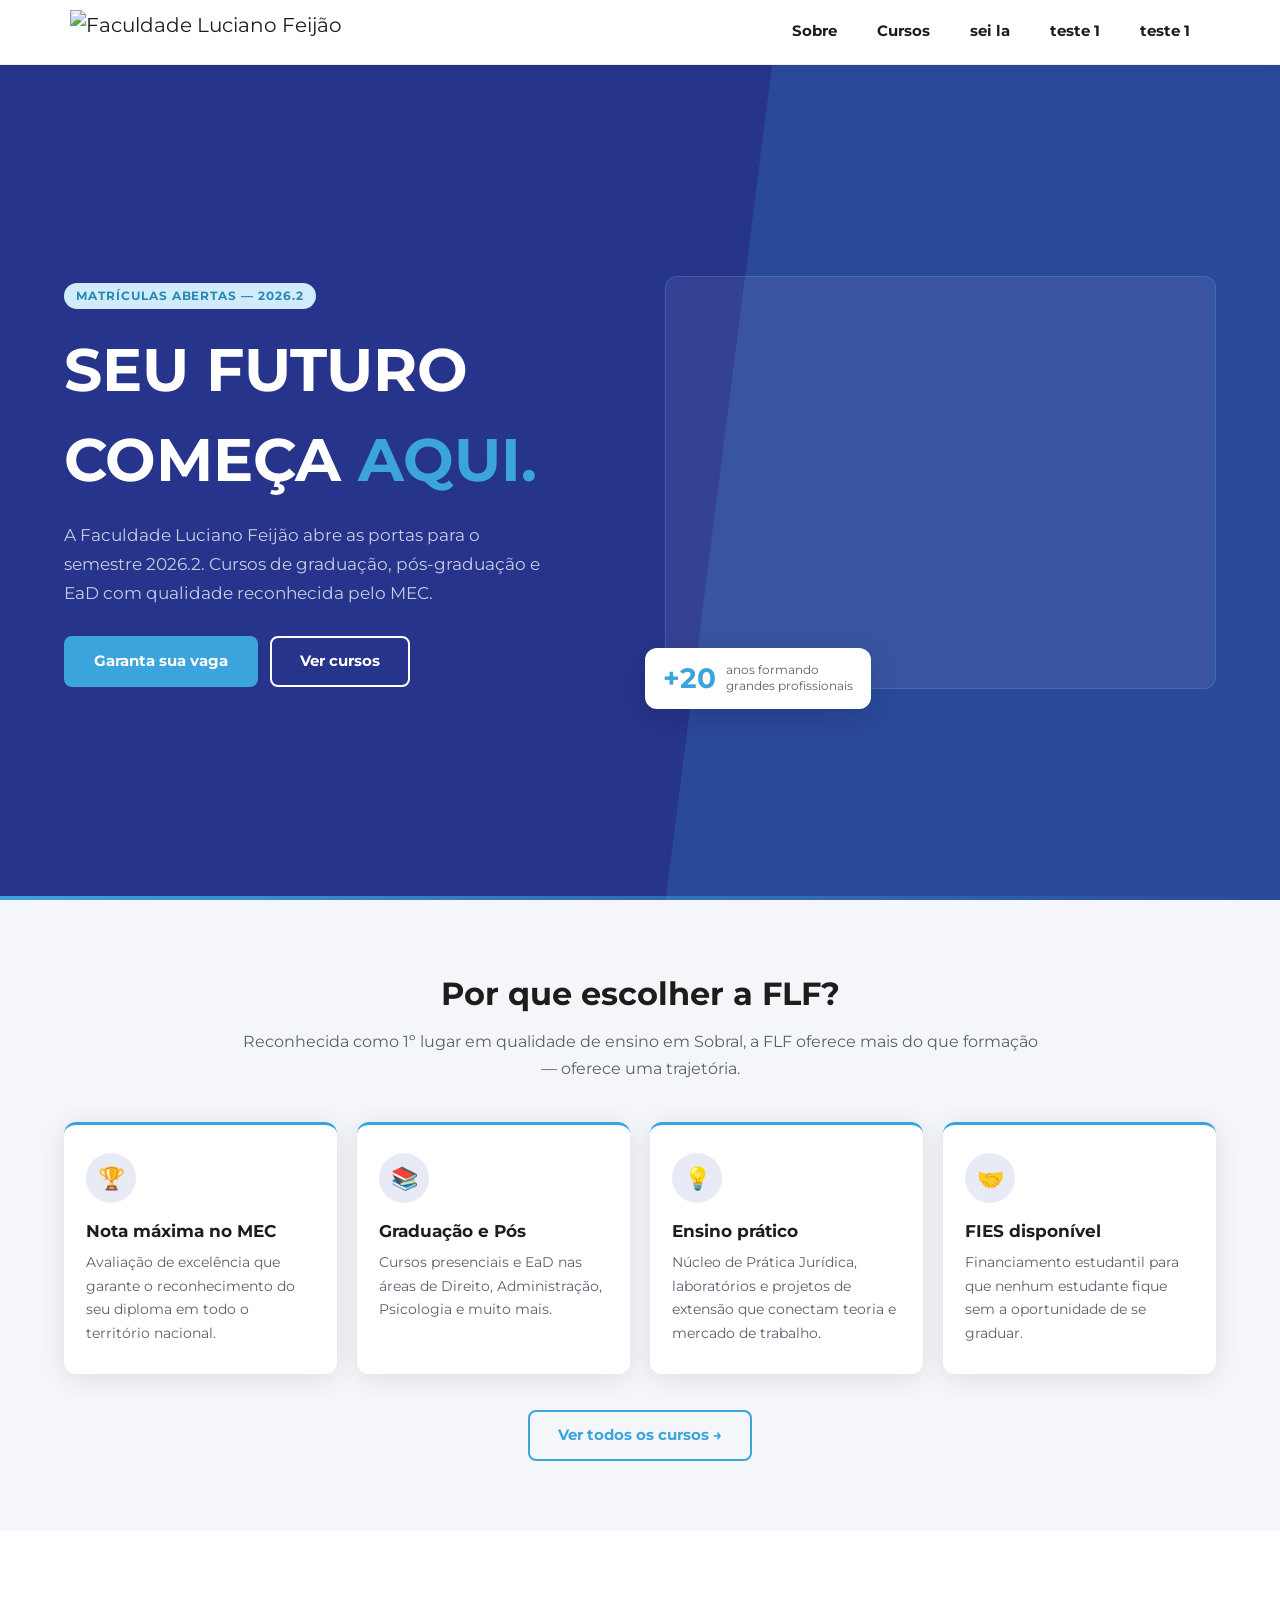
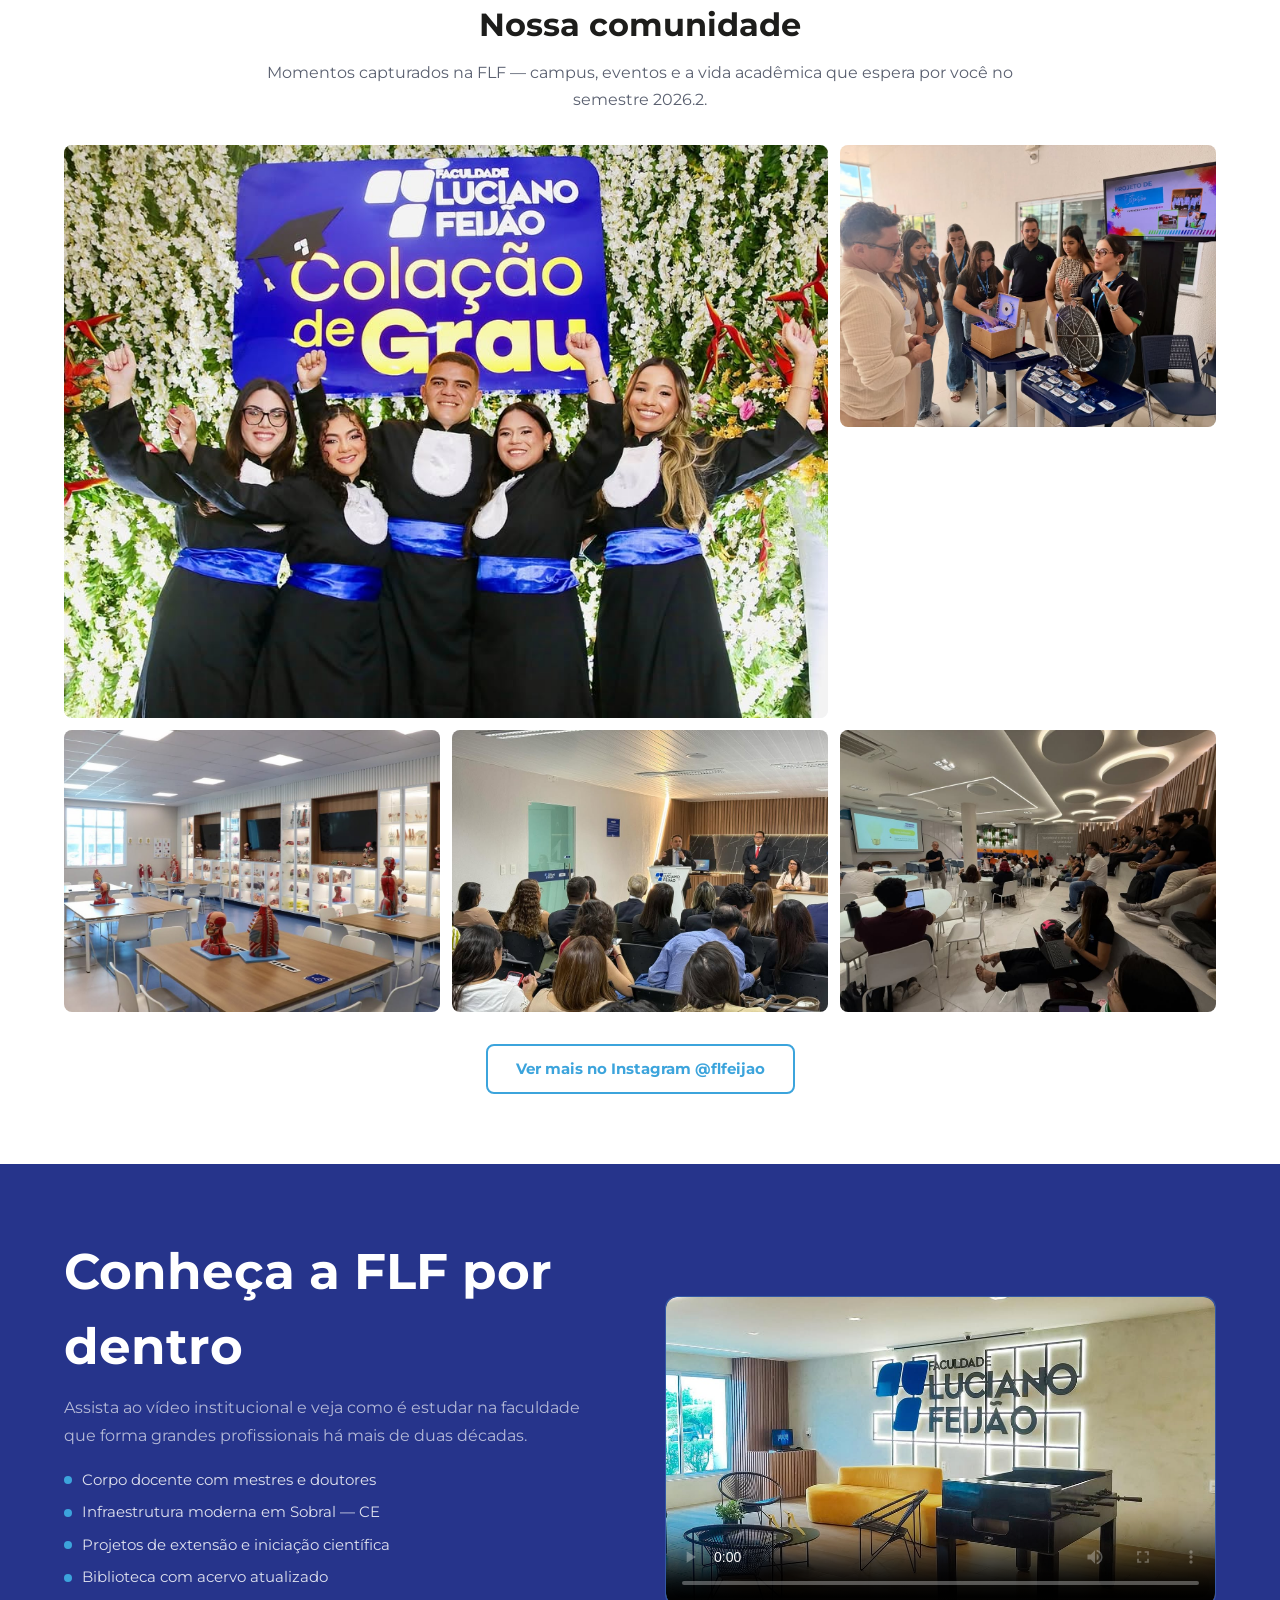
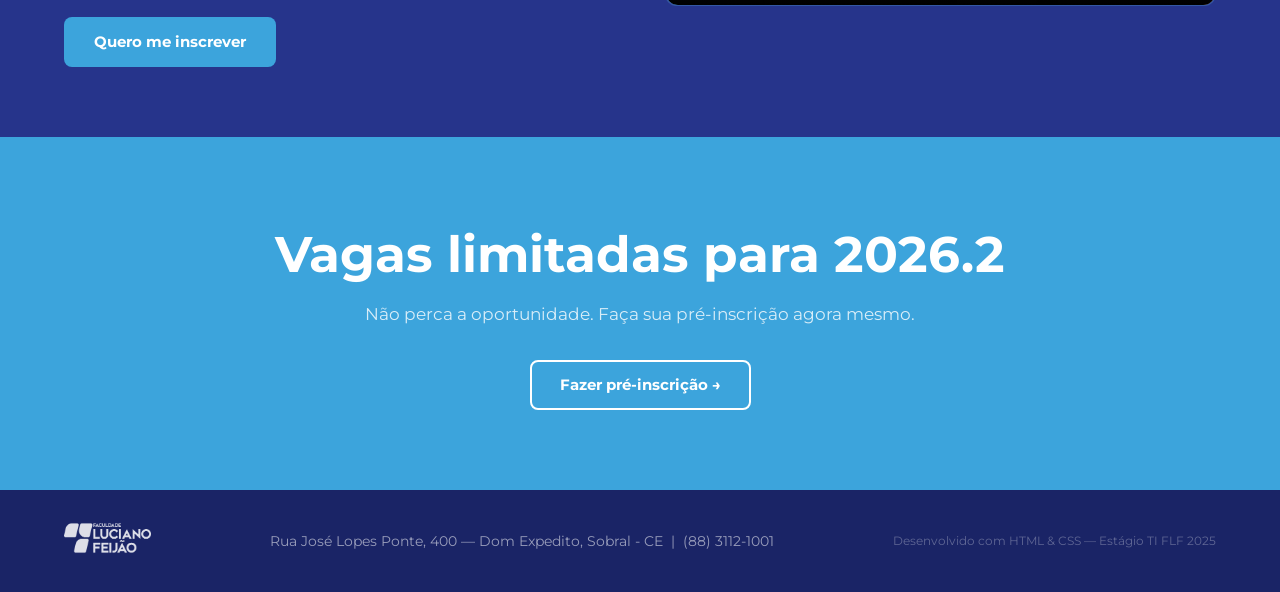
==== commit 7cb58e73: "finalização do Footer" ====
--- a/index.html
+++ b/index.html
@@ -262,7 +262,23 @@
     </div>
   </section>
 
-
+  <footer class="footer">
+    <div class="container footer__inner">
+
+      <a href="#" class="footer__logo" aria-label="FLF - Voltar ao topo">
+        <img src="assets/img/Marca-FLF-2022-nome-preto.png" alt="Faculdade Luciano Feijão">
+      </a>
+
+      <div>
+        Rua José Lopes Ponte, 400 — Dom Expedito, Sobral - CE &nbsp;|&nbsp; (88) 3112-1001
+      </div>
+
+      <div class="footer__dev">
+        Desenvolvido com HTML &amp; CSS — Estágio TI FLF 2025
+      </div>
+
+    </div>
+  </footer>
 
 </body>
 </html>
--- a/assets/css/styles.css
+++ b/assets/css/styles.css
@@ -403,3 +403,35 @@
   margin-bottom: 3.2rem;
 }
 
+/* ══════════════════════════════
+   7. FOOTER
+   Barra inferior com logo, endereço e créditos.
+══════════════════════════════ */
+.footer {
+  background-color: var(--secondary-dark);
+  color: rgba(255, 255, 255, 0.55);
+  padding: 3rem 0;
+  font-size: 1.4rem;
+}
+
+/* Flex: logo | endereço | crédito */
+.footer__inner {
+  display: flex;
+  align-items: center;
+  justify-content: space-between;
+  flex-wrap: wrap;  /* Quebra em telas pequenas */
+  gap: 1.2rem;
+}
+
+/* Logo invertida para o fundo escuro */
+.footer__logo img {
+  height: 3.6rem;
+  filter: brightness(0) invert(1); /* Torna a logo branca */
+  opacity: 0.85;
+}
+
+/* Texto de créditos do desenvolvedor */
+.footer__dev {
+  font-size: 1.2rem;
+  color: rgba(255, 255, 255, 0.3);
+}
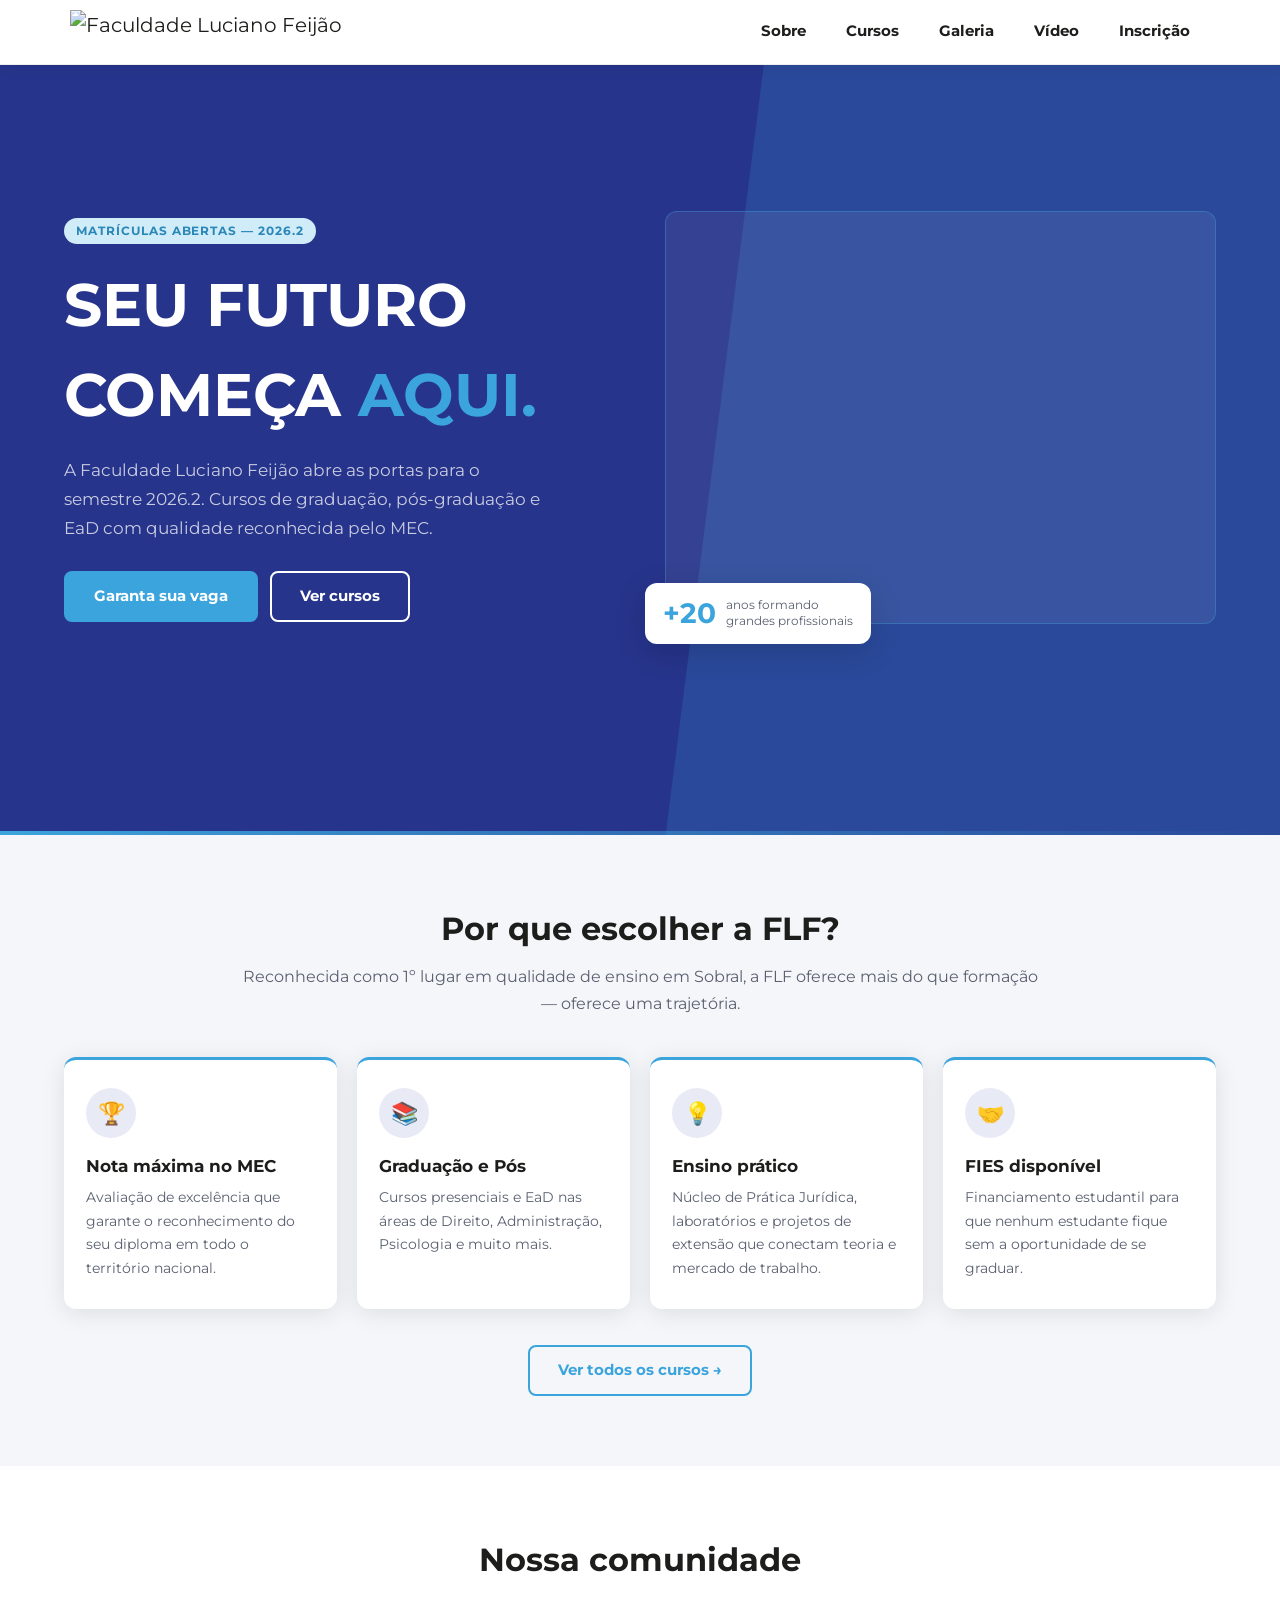
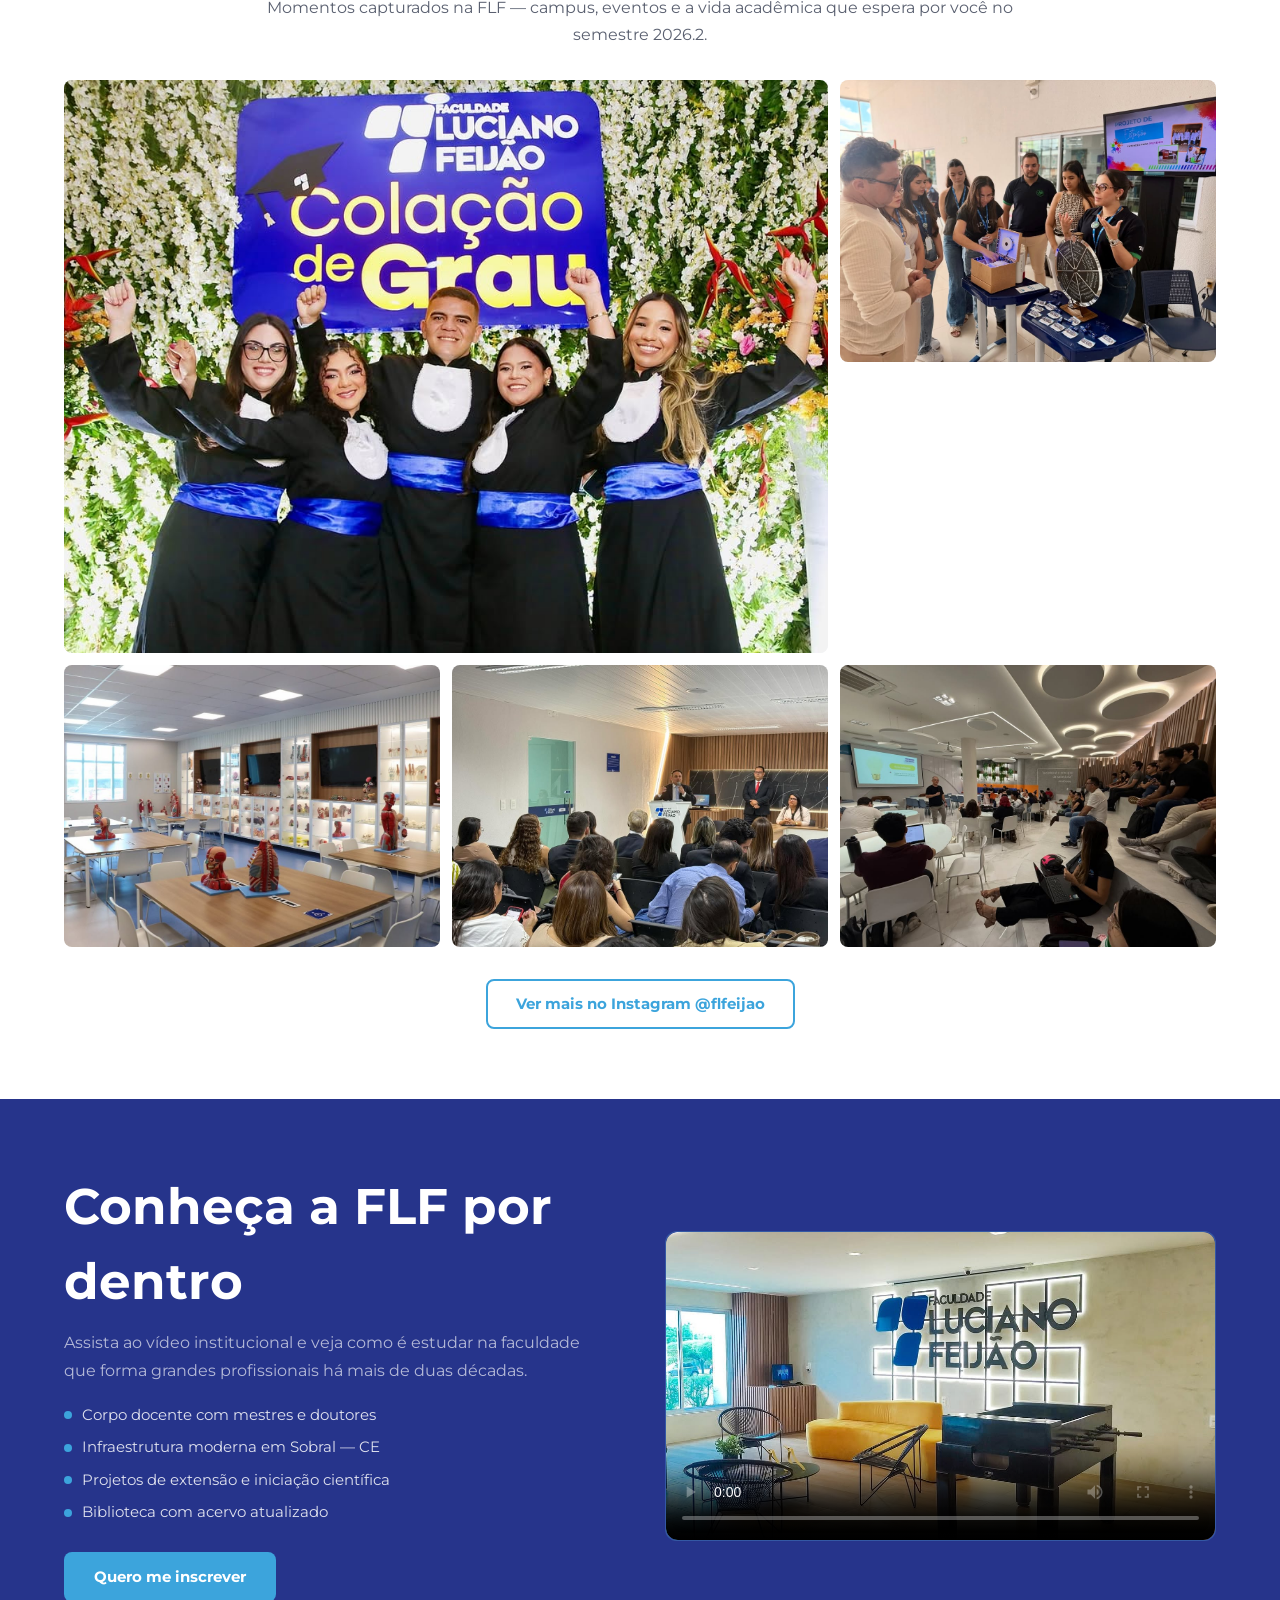
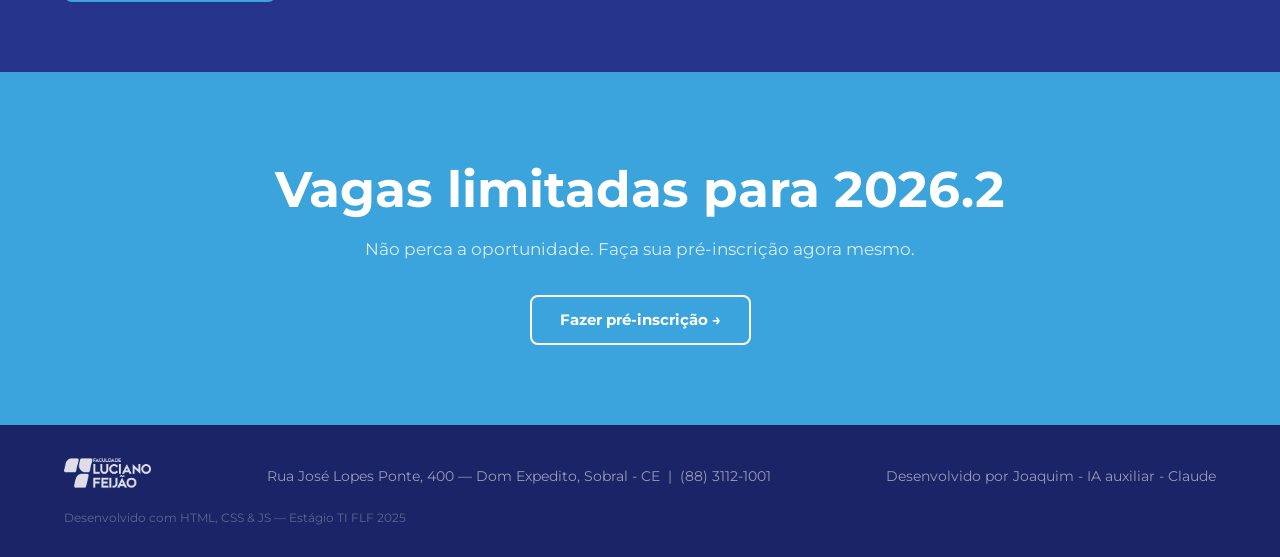
==== commit 2ae38c5f: "Responsividade index.html finalizado" ====
--- a/index.html
+++ b/index.html
@@ -17,18 +17,18 @@
 <body>
   <aside class="white-bg menu">
     <div class="main-content menu-content">
-        <a href="#" class="nav_logo"><img src="https://flucianofeijao.com.br/flf/wp-content/uploads/2016/01/Logo_topo_Site.png" alt="Faculdade Luciano Feijão"></a>
+        <a href="#home" class="nav_logo"><img src="https://flucianofeijao.com.br/flf/wp-content/uploads/2016/01/Logo_topo_Site.png" alt="Faculdade Luciano Feijão"></a>
       <ul>
-        <li><a href="#">Sobre</a></li>
-        <li><a href="#">Cursos</a></li>
-        <li><a href="#">sei la</a></li>
-        <li><a href="#">teste 1</a></li>
-        <li><a href="#">teste 1</a></li>
+        <li><a href="#sobre">Sobre</a></li>
+        <li><a href="cursos.html">Cursos</a></li>
+        <li><a href="#galeria">Galeria</a></li>
+        <li><a href="#video">Vídeo</a></li>
+        <li><a href="#inscricao">Inscrição</a></li>
       </ul>
     </div>
   </aside>
 
-  <div class="menu-spacing"></div>
+  <div id="home" class="menu-spacing"></div>
 
   <section id="" class="hero">
     <div class="container hero_inner">
@@ -63,20 +63,10 @@
       <!-- Coluna direita: imagem/vídeo do campus -->
       <div class="hero__midia">
         
-          <video class="hero__video" auto-play muted loop playsinline>
-            <source src="assets/img/video-instituicao-FLF.mp4" type="video/mp4">
+          <video class="hero__video" autoplay muted loop playsinline>
+            <source src="assets/video/video-instituicao-FLF.mp4" type="video/mp4">
           </video>
-
-        <!--
-          ⚠️  PLACEHOLDER — Substitua por imagem real:
-          <img src="assets/img/campus.jpg" alt="Campus FLF">
-          
-          Ou por um vídeo em autoplay:
-          <video src="assets/video/campus.mp4" autoplay muted loop playsinline></video>
-          -->
           <div class="hero__media-box">
-            <!-- <div class="hero__play-btn" aria-label="Assistir vídeo institucional"></div>
-            <span>Foto ou vídeo do campus aqui</span> -->
         </div>
 
         <!-- Card flutuante com estatística institucional -->
@@ -88,7 +78,7 @@
 
   </section>
 
-  <section class="destaques" id="destaques">
+  <section id="sobre" class="destaques">
     <div class="container">
 
       <!-- Cabeçalho da seção -->
@@ -238,8 +228,8 @@
         <a href="#inscricao" class="btn btn-primary">Quero me inscrever</a>
       </div>
       <div class="video-player">
-        <video class=""  src="assets/img/video-instituicao-FLF.mp4"
-         poster="assets/img/espaco_FLF.jpg" controls></video>
+        <video class=""  src="assets/video/video-instituicao-FLF.mp4"
+        poster="assets/img/espaco_FLF.jpg" controls></video>
       </div>
 
     </div>
@@ -268,17 +258,50 @@
       <a href="#" class="footer__logo" aria-label="FLF - Voltar ao topo">
         <img src="assets/img/Marca-FLF-2022-nome-preto.png" alt="Faculdade Luciano Feijão">
       </a>
-
       <div>
         Rua José Lopes Ponte, 400 — Dom Expedito, Sobral - CE &nbsp;|&nbsp; (88) 3112-1001
       </div>
-
+      Desenvolvido por Joaquim - IA auxiliar - Claude
       <div class="footer__dev">
-        Desenvolvido com HTML &amp; CSS — Estágio TI FLF 2025
+        Desenvolvido com HTML, CSS &amp; JS — Estágio TI FLF 2025
       </div>
 
     </div>
   </footer>
+
+  <!-- ══════════════════════════════════════════════════
+       MENU FAB FLUTUANTE (mobile)
+       Visível apenas em telas ≤ 768px.
+       O CSS cuida de display: none / flex.
+  ══════════════════════════════════════════════════ -->
+  
+  
+  <div class="fab-overlay" aria-hidden="true"></div>
+  
+  <div class="fab-menu" aria-label="Menu de navegação móvel">
+    <!-- Links — aparecem acima do botão ao abrir -->
+    <div class="fab-menu__links">
+      <a href="#home">Inicio</a>
+      <a href="#sobre">Sobre</a>
+      <a href="cursos.html">Cursos</a>
+      <a href="#galeria">Galeria</a>
+      <a href="#video">Vídeo</a>
+      <a href="#inscricao" class="fab-cta">Inscreva-se</a>
+    </div>
+    
+    <!-- Botão principal do FAB -->
+      <button
+      class="fab-menu__btn"
+      aria-label="Abrir menu"
+      aria-expanded="false"
+      aria-controls="fab-nav"
+      >
+      <span class="fab-icon-open" aria-hidden="true">☰</span>
+      <span class="fab-icon-close" aria-hidden="true">✕</span>
+    </button>
+  </div>
+
+  <script src="assets/js/menu.js"></script>
 
 </body>
 </html>
--- a/assets/css/class.css
+++ b/assets/css/class.css
@@ -1,10 +1,3 @@
-/* .main-bg{
-  background-image: url(../img/large-triangles.svg);
-  background-size: cover;
-  background-position: center center;
-  color: var(--white-color);
-} */
-
 /* ══════════════════════════════════════════════════════
    CLASSES UTILITÁRIAS
    Classes reutilizáveis em qualquer parte do HTML.
@@ -149,24 +142,3 @@
   overflow: hidden;
   clip: rect(0,0,0,0);
 }
-
-
-.main-content{
-  max-width: 120rem;
-  margin: 0 auto;
-  padding: var(--gap);
-}
-
-.section{
-  min-height: 100vh;
-}
-
-.menu-spacing{
-  height: 6.5rem;
-}
-
-.container {
-  width: 90%;
-  max-width: var(--container-max);
-  margin-inline: auto; /* Centraliza horizontalmente */
-}
--- a/assets/css/menu.css
+++ b/assets/css/menu.css
@@ -9,6 +9,7 @@
   border-bottom: 0.1rem solid var(--border-menu-color);
   box-shadow: 0 2px 16px rgba(0, 0, 0, 0.06);
   overflow: visible;
+  transform: none; /* evita criar containing block para position:fixed */
 }
 
 .menu-content{
@@ -65,4 +66,173 @@
 .menu ul li a:hover::after{
   width: 50%;
   left: 25%;
+}
+
+/* Botão hambúrguer — OCULTO (usamos FAB no mobile) */
+.navbar__toggle {
+  display: none !important;
+}
+
+
+/* ══════════════════════════════════════════════════════
+   MENU FAB FLUTUANTE — Mobile
+   Botão fixo no canto inferior direito.
+   Ao clicar, expande os links verticalmente acima dele.
+══════════════════════════════════════════════════════ */
+
+.fab-menu {
+  display: none;
+  position: fixed;
+  bottom: 2.4rem;
+  right: 2.4rem;
+  left: auto;
+  top: auto;
+  width: auto;
+  z-index: 400;
+  flex-direction: column-reverse;
+  align-items: flex-end;
+  gap: 1.2rem;
+  isolation: isolate;
+  will-change: transform;           /* força camada de composição própria */
+  transform: translateZ(0);         /* hack GPU — garante position:fixed relativo ao viewport */
+  -webkit-transform: translateZ(0); /* Safari/iOS */
+}
+
+/* Botão principal */
+.fab-menu__btn {
+  width: 5.6rem;
+  height: 5.6rem;
+  border-radius: 50%;
+  background-color: var(--primary-color);
+  color: var(--white-color);
+  border: none;
+  cursor: pointer;
+  display: flex;
+  align-items: center;
+  justify-content: center;
+  box-shadow: 0 4px 20px rgba(60, 164, 220, 0.45);
+  transition: background 0.2s, transform 0.25s;
+  flex-shrink: 0;
+  position: relative;
+}
+
+.fab-menu__btn:hover {
+  background-color: var(--primary-dark);
+  transform: scale(1.08);
+}
+
+.fab-menu__btn .fab-icon-open,
+.fab-menu__btn .fab-icon-close {
+  position: absolute;
+  font-size: 2.2rem;
+  line-height: 1;
+  transition: opacity 0.2s, transform 0.25s;
+}
+
+.fab-menu__btn .fab-icon-close {
+  opacity: 0;
+  transform: rotate(-90deg);
+}
+
+.fab-menu.is-open .fab-menu__btn .fab-icon-open {
+  opacity: 0;
+  transform: rotate(90deg);
+}
+.fab-menu.is-open .fab-menu__btn .fab-icon-close {
+  opacity: 1;
+  transform: rotate(0deg);
+}
+
+/* Lista de links */
+.fab-menu__links {
+  display: flex;
+  flex-direction: column;
+  align-items: flex-end;
+  gap: 0.8rem;
+  opacity: 0;
+  pointer-events: none;
+  transform: translateY(12px);
+  transition: opacity 0.25s ease, transform 0.25s ease;
+}
+
+.fab-menu.is-open .fab-menu__links {
+  opacity: 1;
+  pointer-events: all;
+  transform: translateY(0);
+}
+
+/* Cada link-pílula */
+.fab-menu__links a {
+  display: inline-block;
+  padding: 0.9rem 2rem;
+  background-color: var(--white-color);
+  color: var(--font-color);
+  font-family: var(--font-body);
+  font-size: 1.5rem;
+  font-weight: 700;
+  border-radius: 9.9rem;
+  box-shadow: 0 3px 14px rgba(0, 0, 0, 0.13);
+  white-space: nowrap;
+  transition: background 0.2s, color 0.2s, transform 0.15s;
+  text-decoration: none;
+}
+
+.fab-menu__links a:hover {
+  background-color: var(--primary-color);
+  color: var(--white-color);
+  transform: translateX(-4px);
+}
+
+.fab-menu__links .fab-cta {
+  background-color: var(--primary-color);
+  color: var(--white-color);
+}
+.fab-menu__links .fab-cta:hover {
+  background-color: var(--primary-dark);
+}
+
+/* Overlay */
+.fab-overlay {
+  display: none;
+  position: fixed;
+  inset: 0;
+  background: rgba(0, 0, 0, 0.25);
+  z-index: 290;
+  opacity: 0;
+  pointer-events: none; /* ← não bloqueia cliques quando fechado */
+  transition: opacity 0.25s;
+}
+.fab-overlay.is-open {
+  opacity: 1;
+  pointer-events: all; /* ← só bloqueia quando aberto (para fechar ao clicar fora) */
+}
+
+
+/* ══════════════════════════════════════════════════════
+   RESPONSIVO
+══════════════════════════════════════════════════════ */
+@media (max-width: 768px) {
+
+  /* Mantém a barra do menu, mas esconde a lista de links e outros elementos */
+  .menu ul,
+  .menu-content > button,
+  .menu-content > a:not(.nav_logo) {
+    display: none !important;
+  }
+  /* Garante que a logo fique centralizada ou alinhada à esquerda */
+  .menu-content {
+    justify-content: center; /* Centraliza a logo no mobile */
+    height: 100%;
+  }
+  /* Mantém o padding no body para o conteúdo não subir demais */
+  body {
+    padding-top: var(--navbar-height) !important;
+  }
+  /* Ativa o FAB normalmente */
+  .fab-menu {
+    display: flex;
+  }
+  .fab-overlay {
+    display: block;
+  }
 }
--- a/assets/css/styles.css
+++ b/assets/css/styles.css
@@ -434,4 +434,65 @@
 .footer__dev {
   font-size: 1.2rem;
   color: rgba(255, 255, 255, 0.3);
+}
+
+/* Responsividade */
+
+@media (max-width: 900px) {
+
+  /* Empilha hero e vídeo em coluna única */
+  .hero_inner,
+  .secao-video__inner {
+    grid-template-columns: 1fr;
+  }
+
+  /* Remove forma decorativa (não fica bem em coluna) */
+  .hero::before {
+    display: none;
+  }
+
+  /* Reposiciona o card stat para não cortar */
+  .hero__stat {
+    left: 0;
+    bottom: -3rem;
+  }
+
+  /* Galeria vira 2 colunas */
+  .galeria__grid {
+    grid-template-columns: repeat(2, 1fr);
+  }
+
+  .galeria__item:first-child {
+    grid-column: span 2; /* Mantém foto destaque */
+  }
+}
+
+/* ── Mobile (< 560px) ─────────────────────────────── */
+@media (max-width: 560px) {
+
+  /* Galeria em coluna única */
+  .galeria__grid {
+    grid-template-columns: 1fr;
+  }
+
+  .galeria__item:first-child {
+    grid-column: span 1;
+  }
+
+  /* Botões do hero em coluna */
+  .hero__acoes {
+    flex-direction: column;
+  }
+
+  /* Card stat volta ao fluxo normal */
+  .hero__stat {
+    position: static;
+    margin-top: 2rem;
+  }
+
+  /* Footer centralizado */
+  .footer__inner {
+    flex-direction: column;
+    text-align: center;
+  }
 }
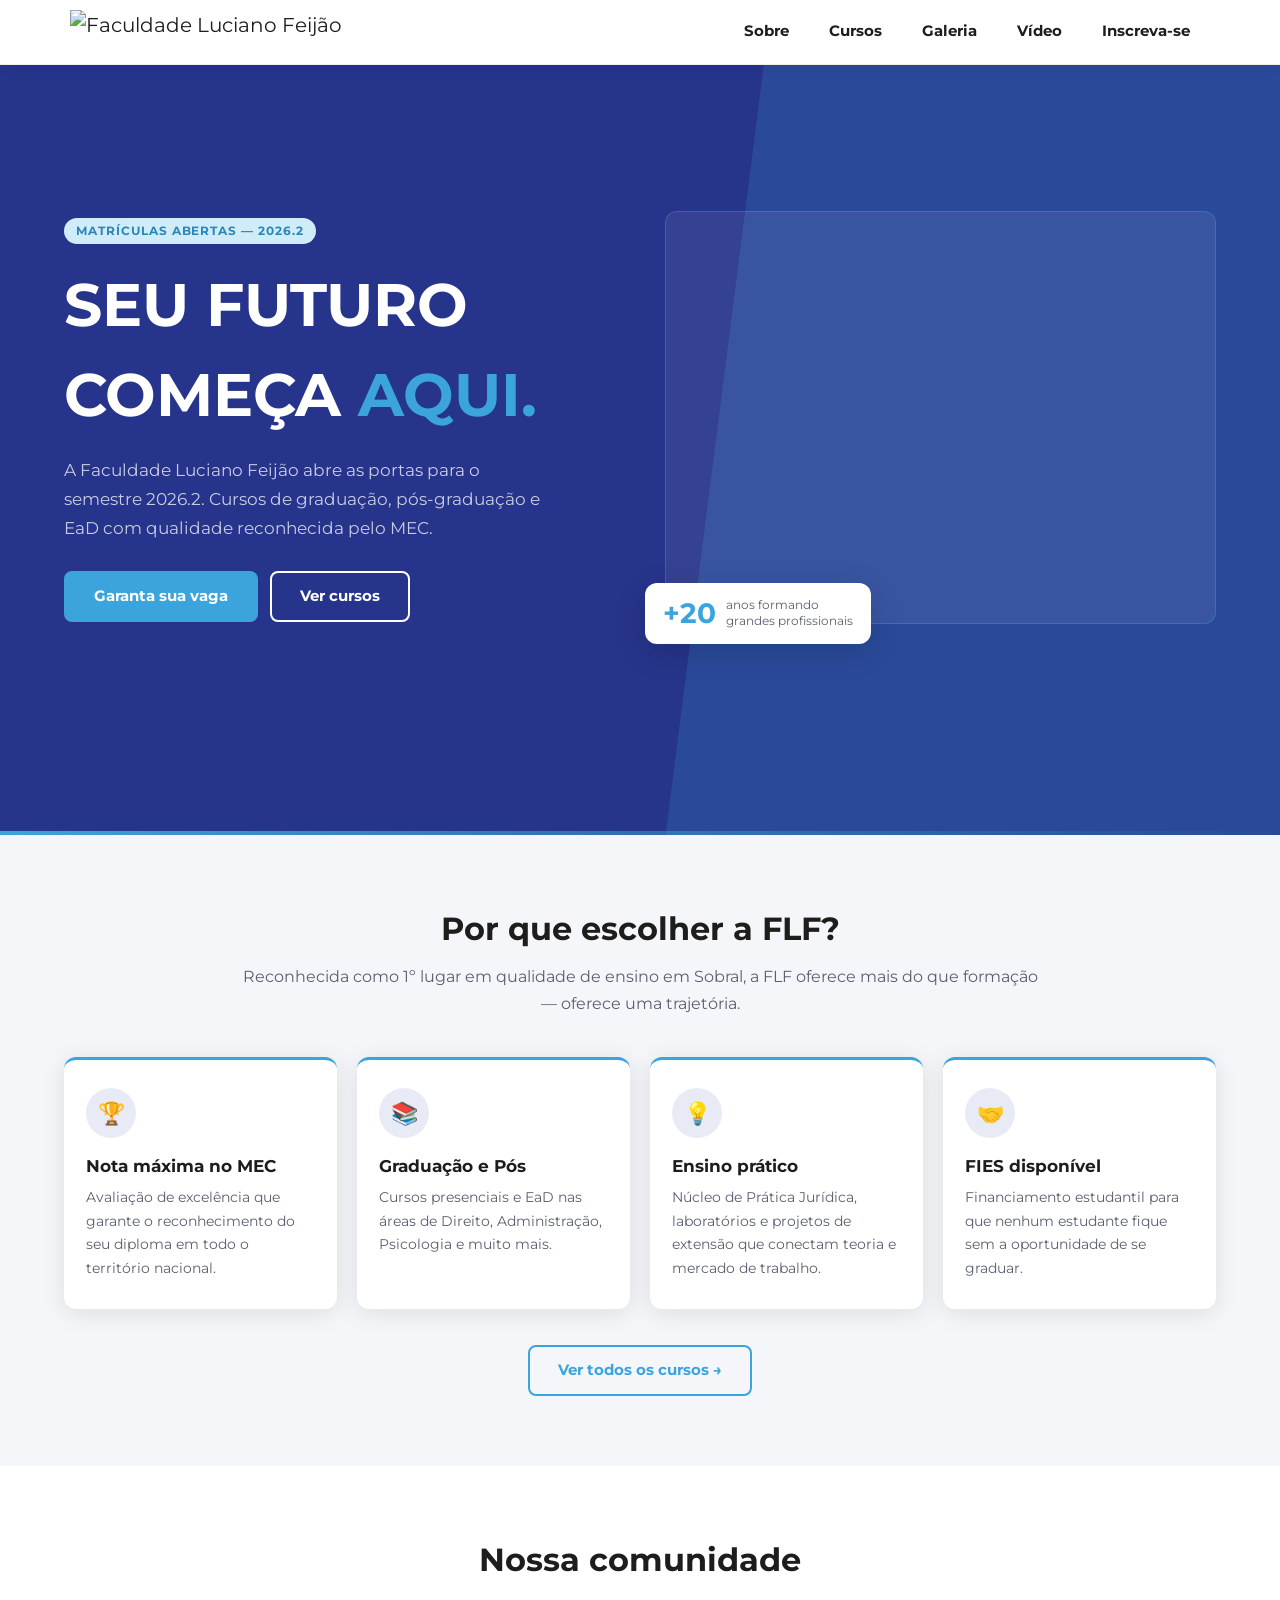
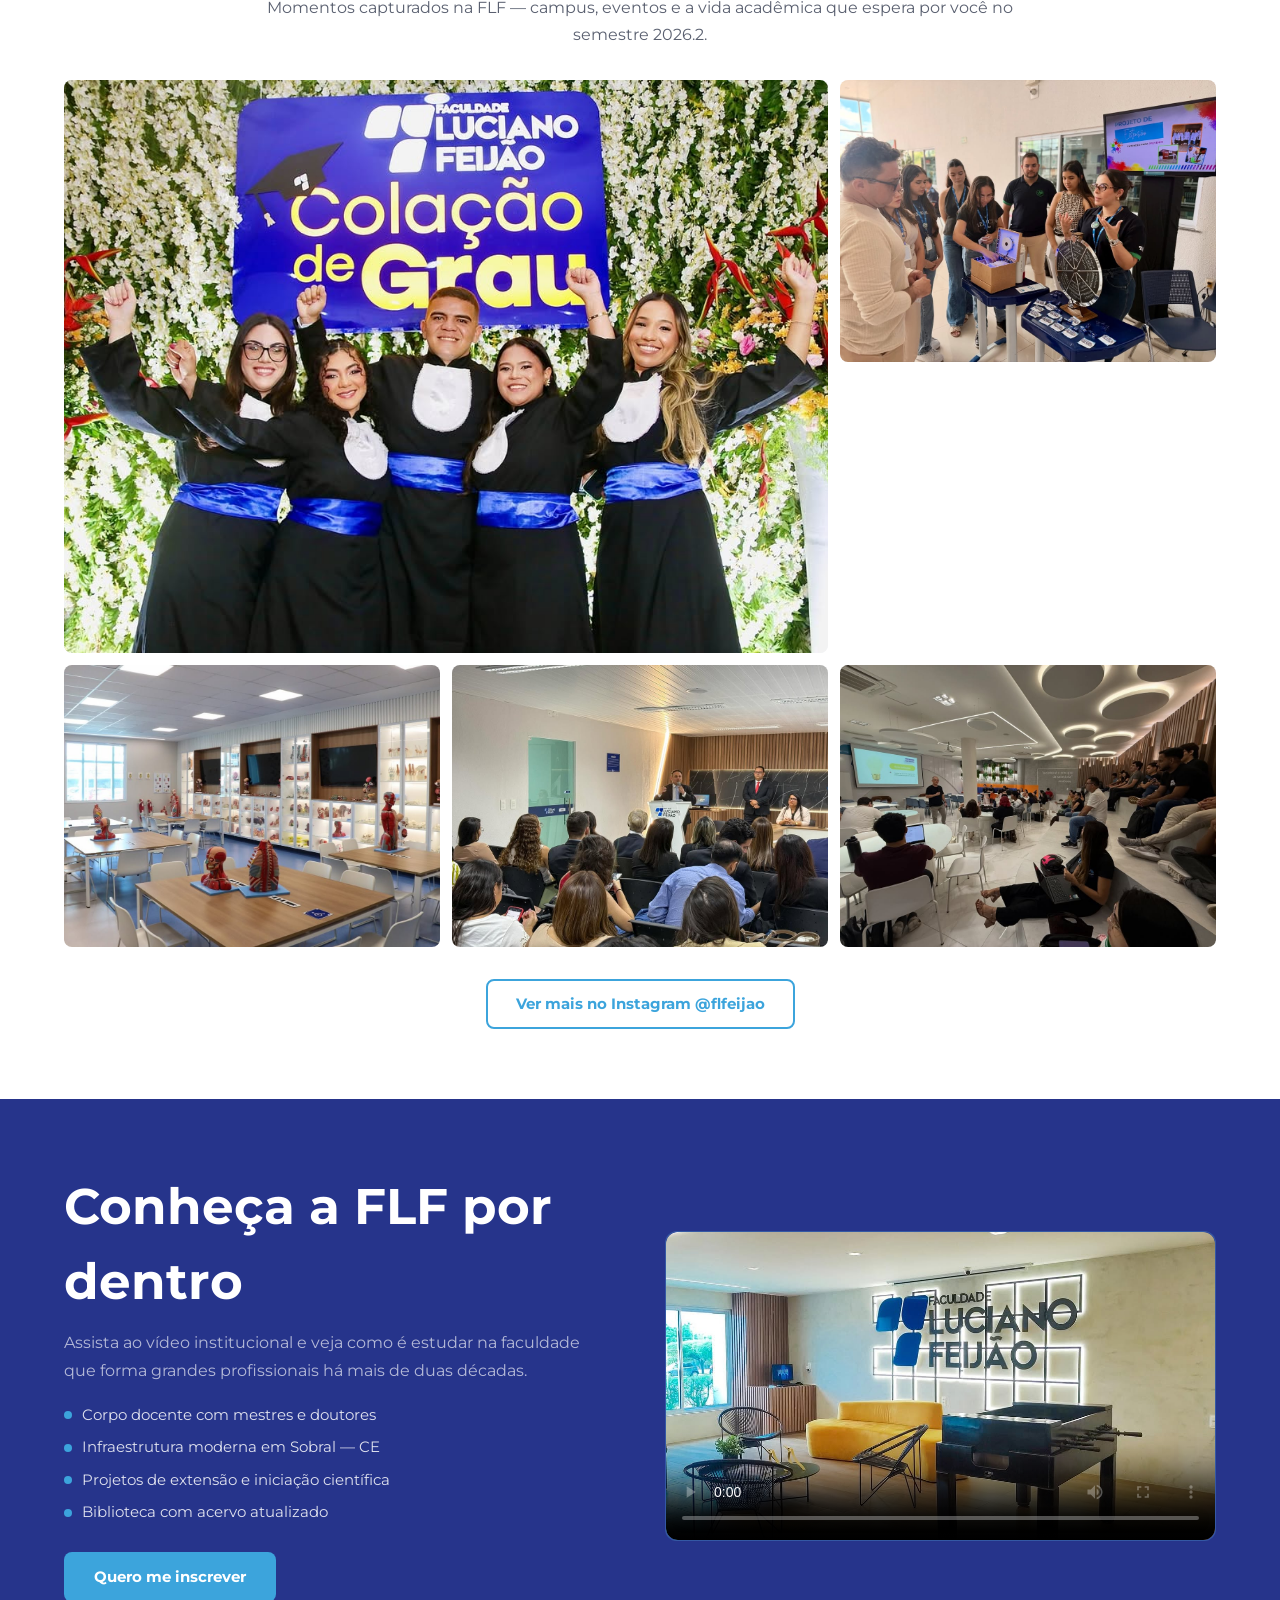
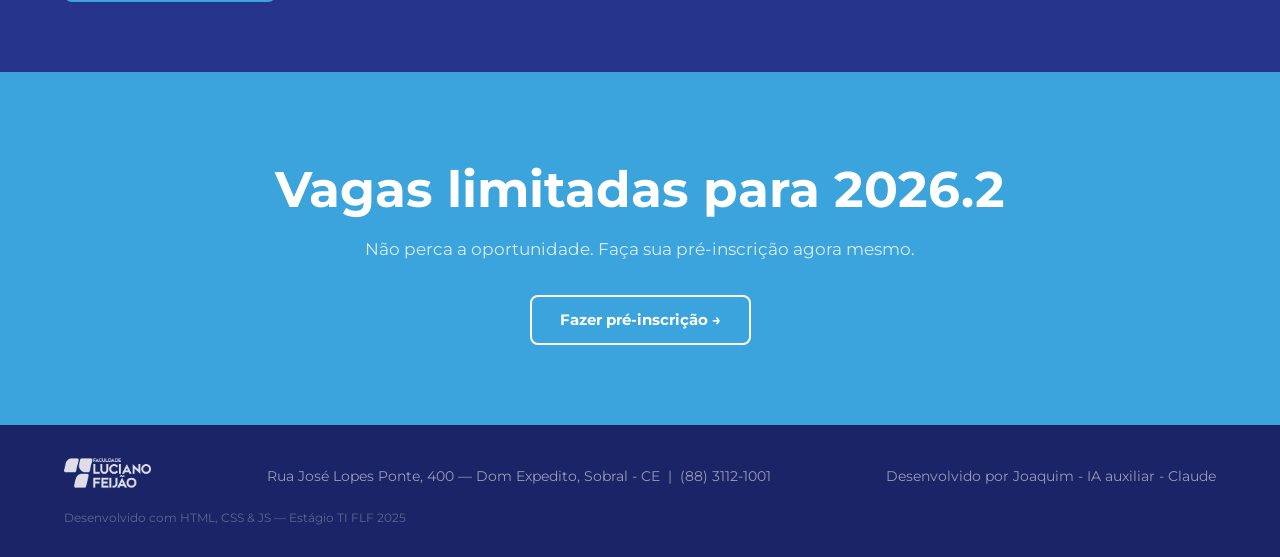
==== commit f5bc74ee: "aba cursos em manutenção" ====
--- a/index.html
+++ b/index.html
@@ -23,7 +23,7 @@
         <li><a href="cursos.html">Cursos</a></li>
         <li><a href="#galeria">Galeria</a></li>
         <li><a href="#video">Vídeo</a></li>
-        <li><a href="#inscricao">Inscrição</a></li>
+        <li><a href="#inscricao">Inscreva-se</a></li>
       </ul>
     </div>
   </aside>
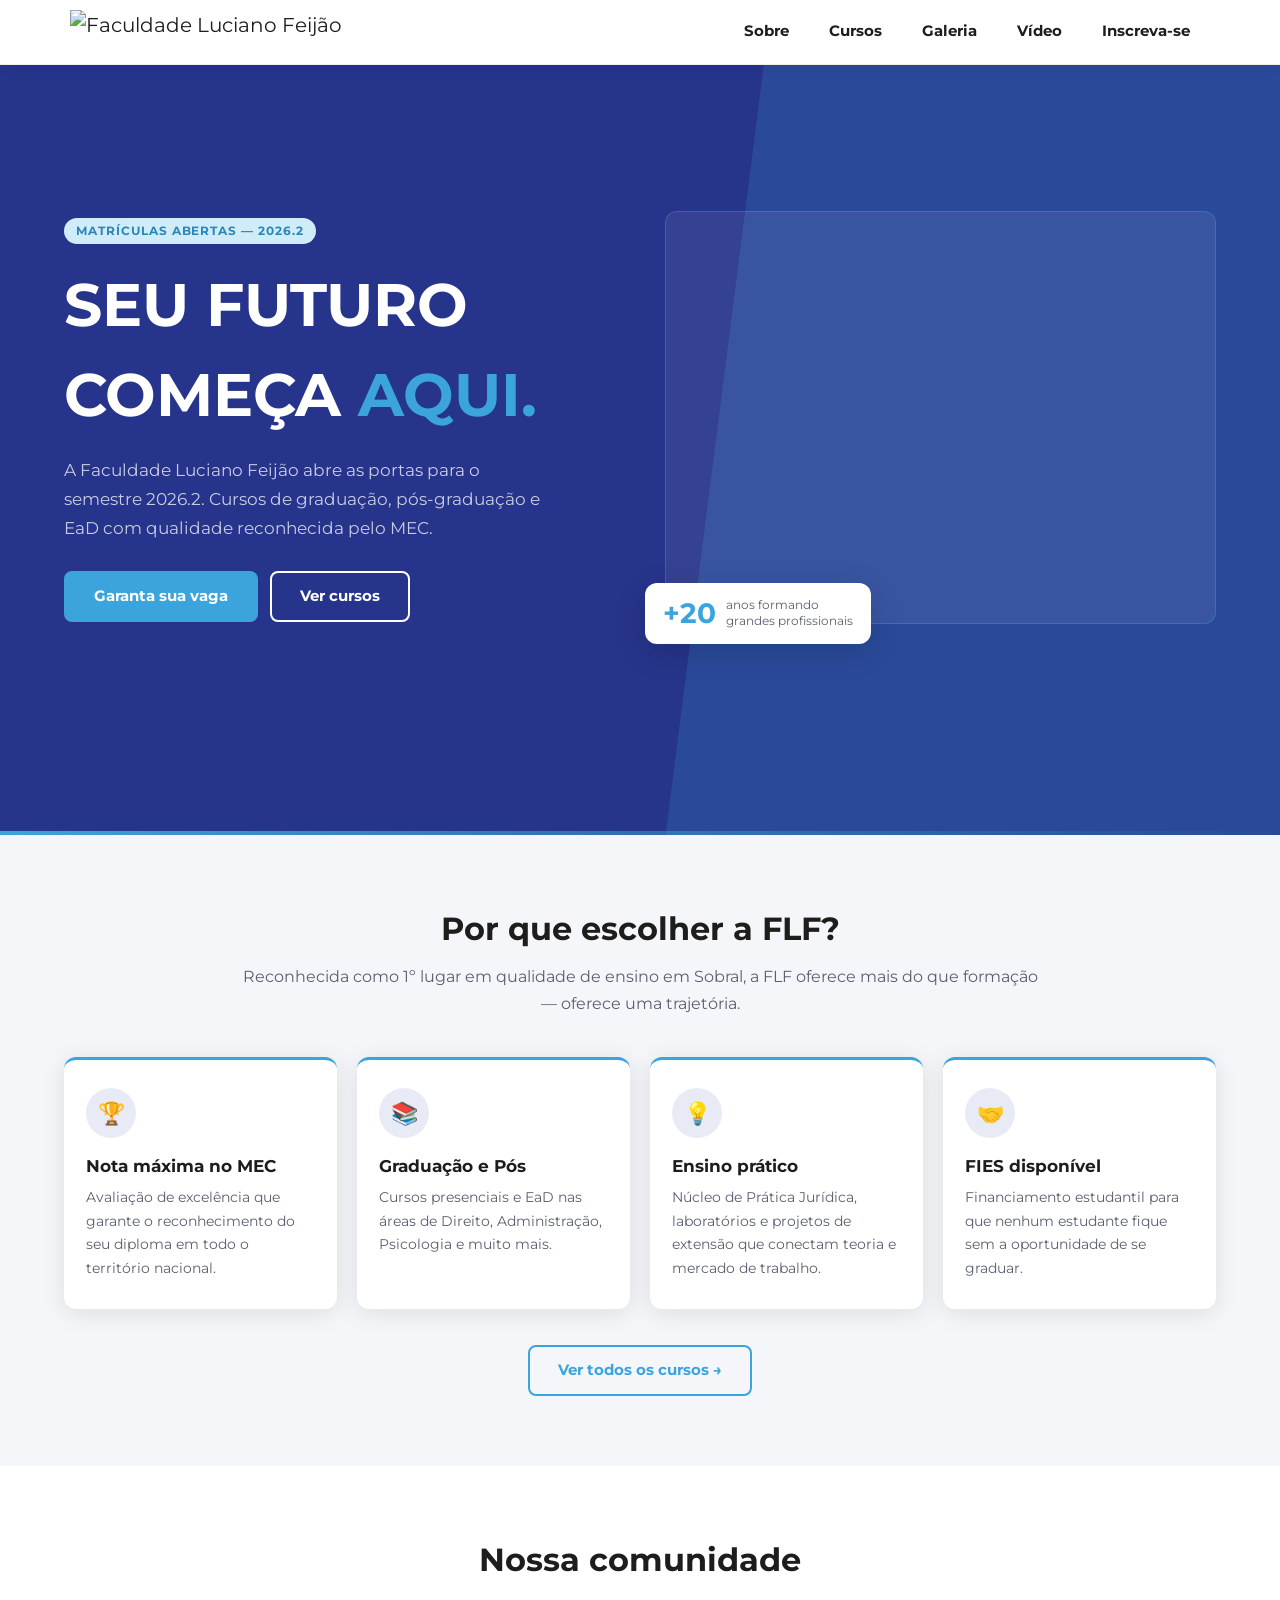
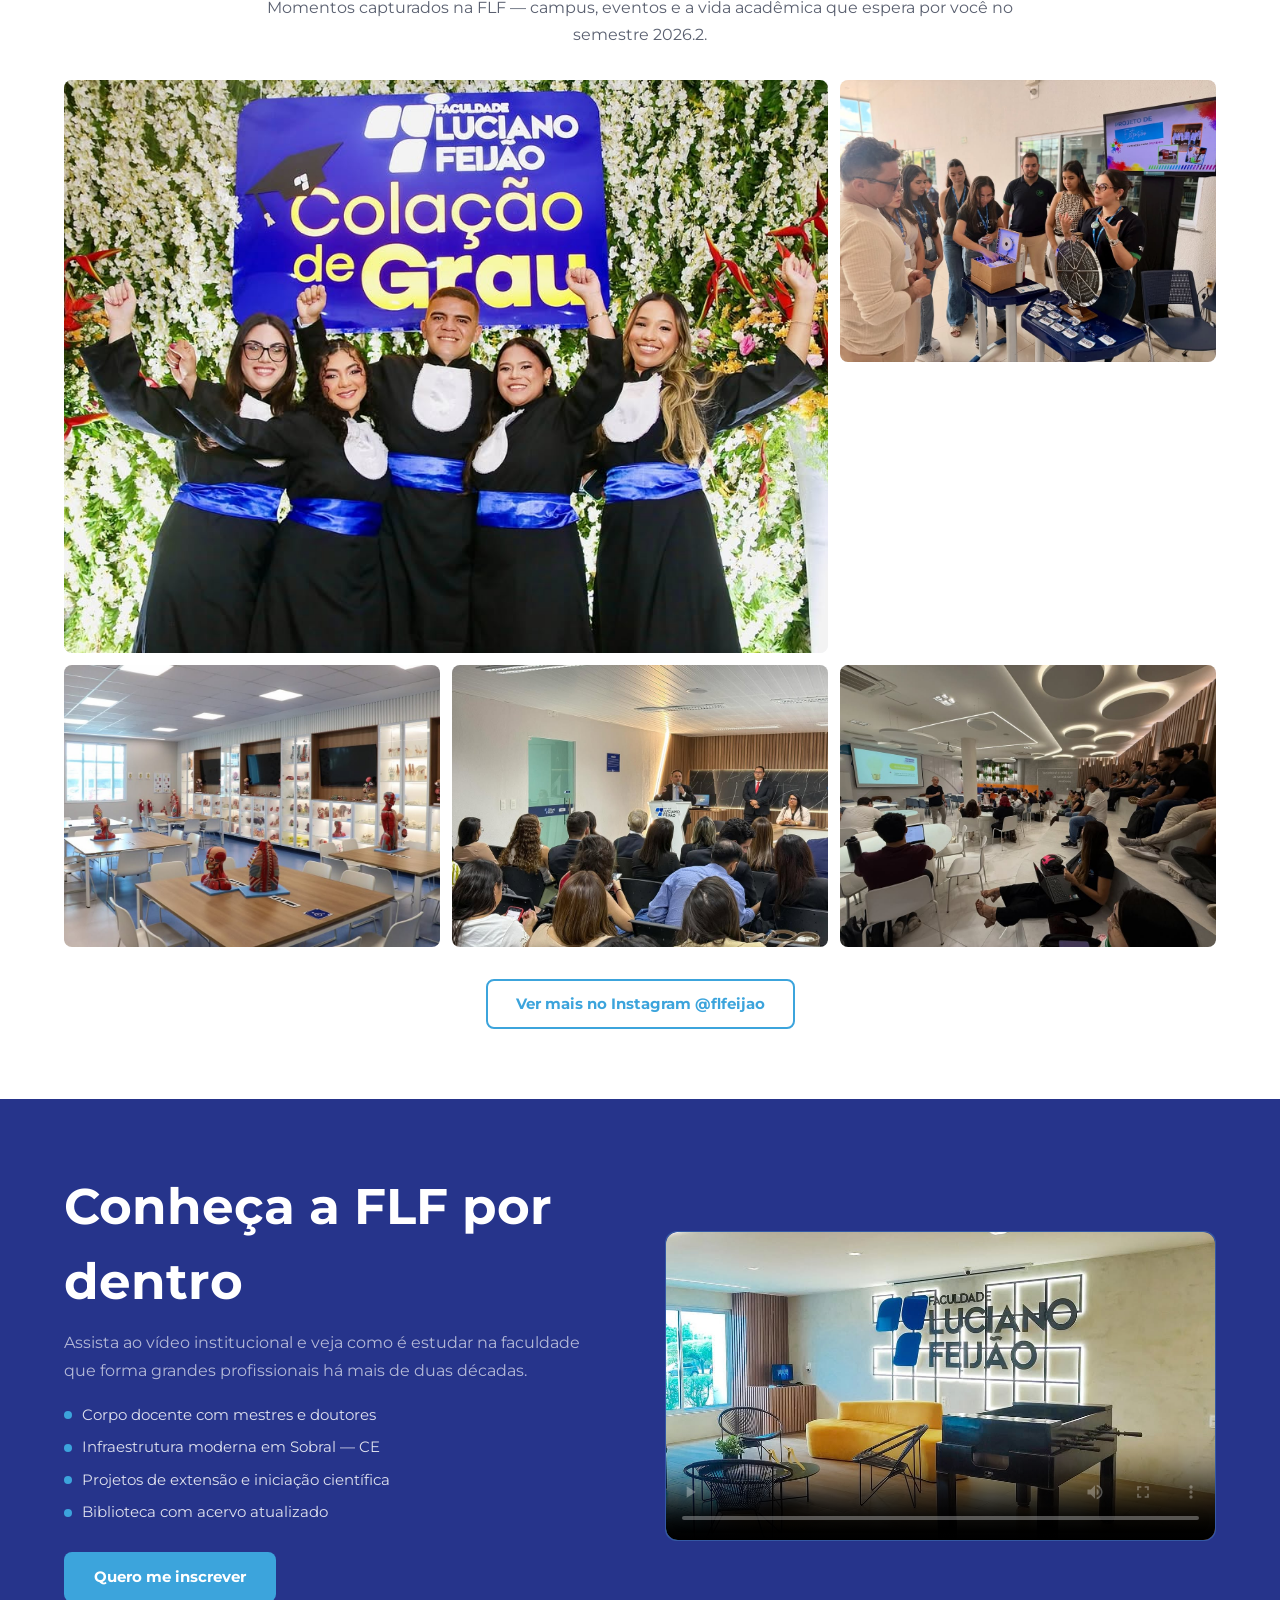
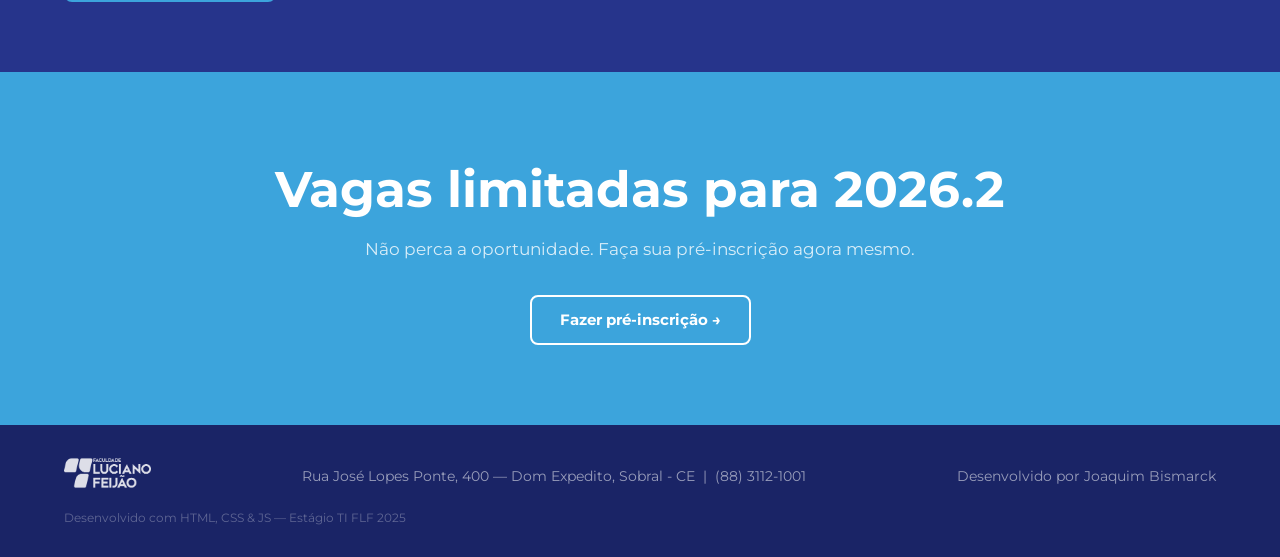
==== commit 83885682: "ajuste footers" ====
--- a/index.html
+++ b/index.html
@@ -261,7 +261,7 @@
       <div>
         Rua José Lopes Ponte, 400 — Dom Expedito, Sobral - CE &nbsp;|&nbsp; (88) 3112-1001
       </div>
-      Desenvolvido por Joaquim - IA auxiliar - Claude
+      Desenvolvido por Joaquim Bismarck
       <div class="footer__dev">
         Desenvolvido com HTML, CSS &amp; JS — Estágio TI FLF 2025
       </div>
--- a/assets/css/variables.css
+++ b/assets/css/variables.css
@@ -42,5 +42,14 @@
   /* ── Navbar ───────────────────────────────────────── */
   --navbar-height: 6.5rem;
 
-
+  --bg-page:        #FFFFFF;
+  --bg-alt:         #F4F6FA;  /* Seções alternadas (destaques, etc.) */
+  --card-bg:        #FFFFFF;
+  --font-color:     #1D1D1B;
+  --gray-text:      #5A6070;
+  --border-color:   #EEEEEE;
+  --shadow-theme:   rgba(0, 0, 0, 0.10);
+  --navbar-bg:      #FFFFFF;
+  --footer-bg:      #1a2466;  /* secondary-dark */
+  --placeholder-bg: linear-gradient(135deg, #26348B, #1a2466);
 }
